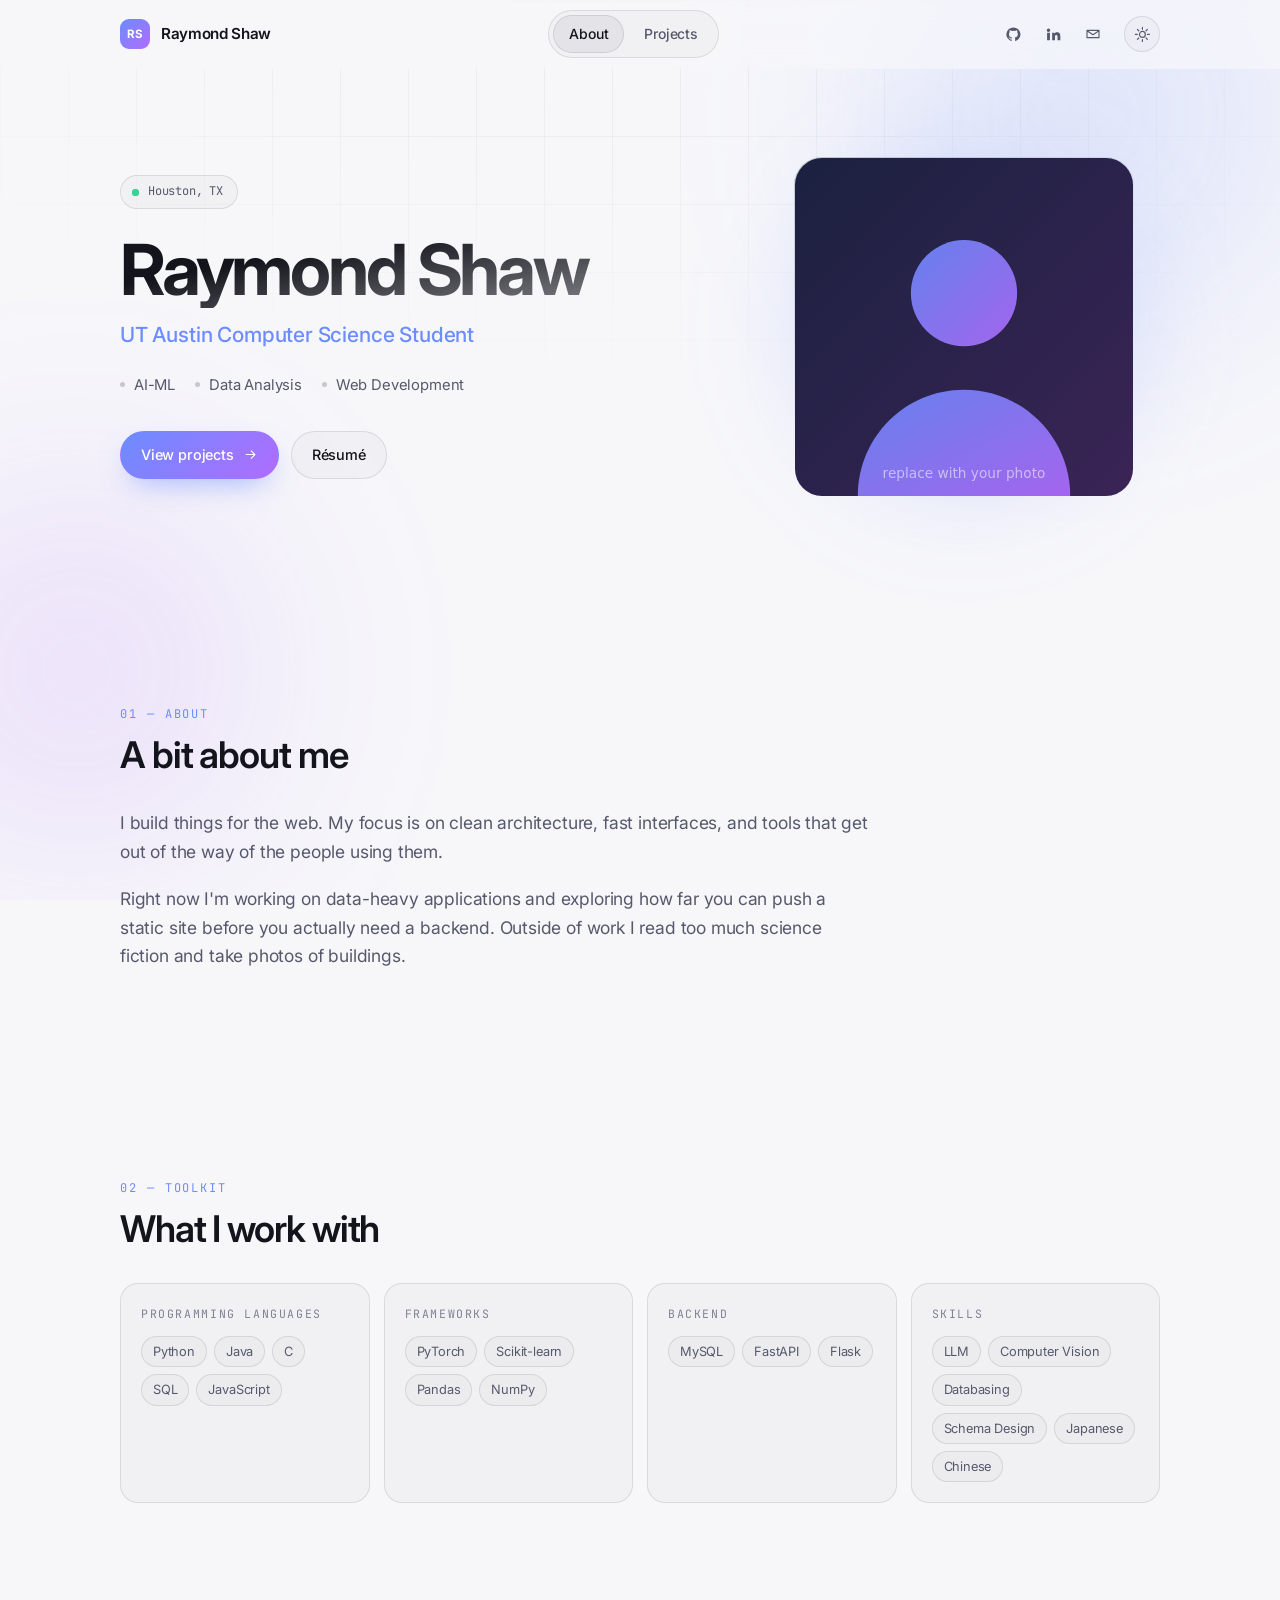
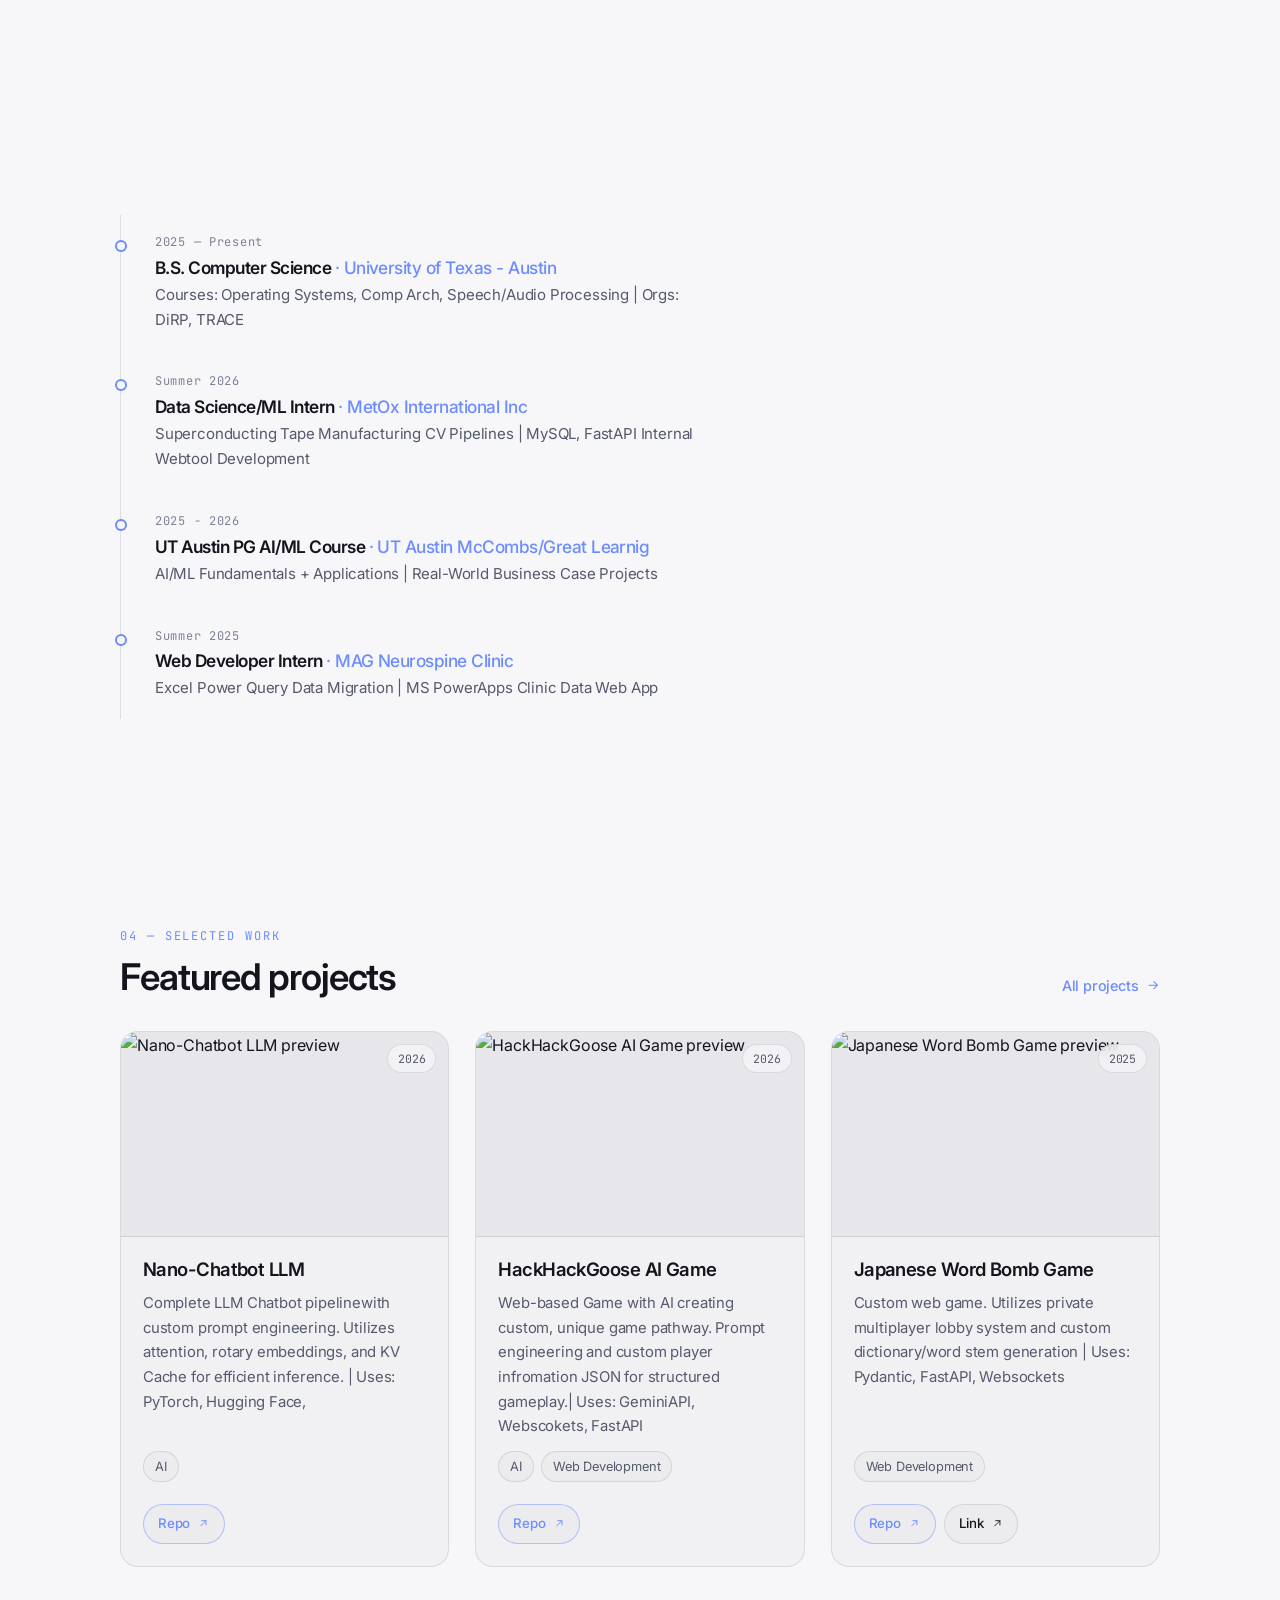
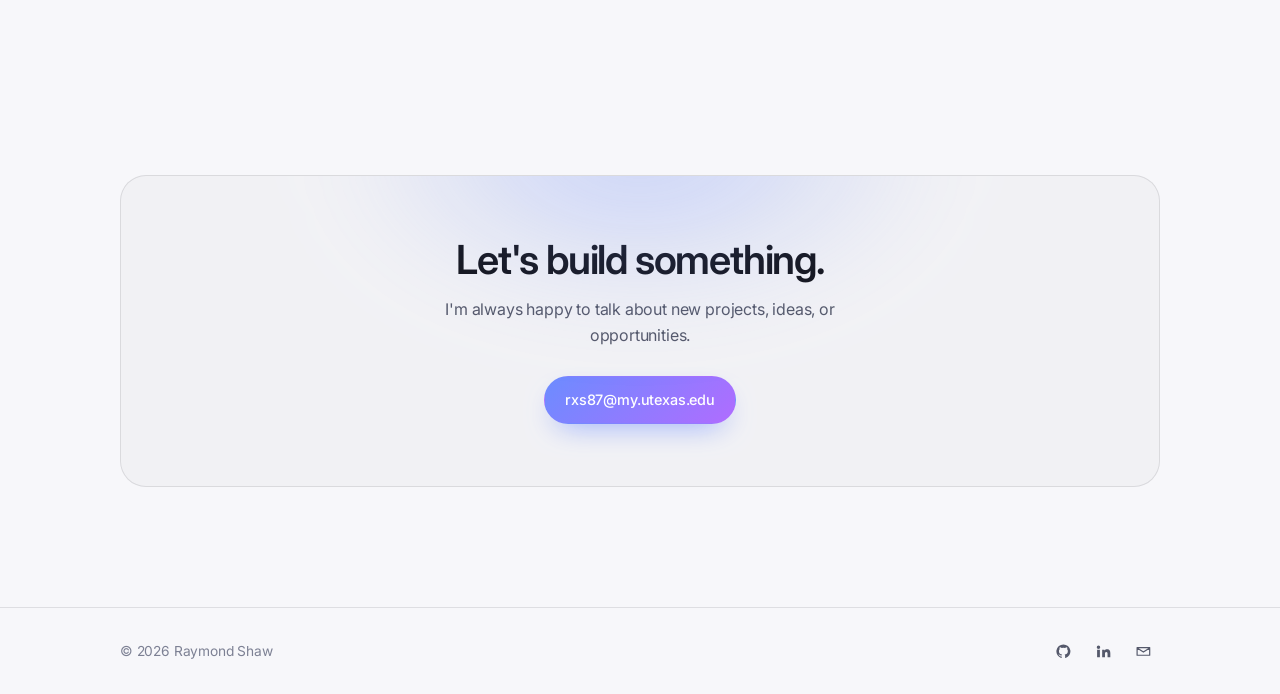
==== index.html @ 2972eae3 "Initial portfolio site" ====
<!DOCTYPE html>
<html lang="en" data-theme="dark">
  <head>
    <meta charset="UTF-8" />
    <meta name="viewport" content="width=device-width, initial-scale=1.0" />
    <title>About</title>
    <meta name="description" content="Personal portfolio — about me and my work." />
    <link rel="icon" href="assets/img/favicon.svg" />

    <!-- Inline and before the stylesheet so the saved theme is set before first paint. -->
    <script>
      (function () {
        try {
          var saved = localStorage.getItem("portfolio-theme");
          var prefersLight =
            window.matchMedia &&
            window.matchMedia("(prefers-color-scheme: light)").matches;
          document.documentElement.setAttribute(
            "data-theme",
            saved || (prefersLight ? "light" : "dark")
          );
        } catch (err) {}
      })();
    </script>

    <link
      rel="preconnect"
      href="https://fonts.gstatic.com"
      crossorigin
    />
    <link
      rel="stylesheet"
      href="https://fonts.googleapis.com/css2?family=Inter:wght@400;500;600;700&family=JetBrains+Mono:wght@400;500&display=swap"
    />
    <link rel="stylesheet" href="assets/css/styles.css" />
  </head>
  <body>
    <a class="skip-link" href="#main">Skip to content</a>

    <div class="backdrop" aria-hidden="true">
      <div class="glow glow--one"></div>
      <div class="glow glow--two"></div>
      <div class="grid-lines"></div>
    </div>

    <header class="site-header">
      <div class="container site-header__inner">
        <a class="brand" href="index.html">
          <span class="brand__mark" data-brand-initials>—</span>
          <span class="brand__name" data-site-name>Portfolio</span>
        </a>

        <nav class="nav" aria-label="Main">
          <a class="nav__link is-current" href="index.html">About</a>
          <a class="nav__link" href="projects.html">Projects</a>
        </nav>

        <div class="header-actions">
          <ul class="social social--header" data-socials></ul>
          <button
            class="theme-toggle"
            type="button"
            data-theme-toggle
            aria-label="Toggle color theme"
          >
            <svg class="icon icon--sun" viewBox="0 0 24 24" aria-hidden="true">
              <circle cx="12" cy="12" r="4.2" />
              <path d="M12 2v2.6M12 19.4V22M2 12h2.6M19.4 12H22M4.9 4.9l1.9 1.9M17.2 17.2l1.9 1.9M19.1 4.9l-1.9 1.9M6.8 17.2l-1.9 1.9" />
            </svg>
            <svg class="icon icon--moon" viewBox="0 0 24 24" aria-hidden="true">
              <path d="M20 14.2A8.2 8.2 0 1 1 9.8 4a6.6 6.6 0 0 0 10.2 10.2Z" />
            </svg>
          </button>
        </div>
      </div>
    </header>

    <main id="main">
      <!-- ===================== HERO ===================== -->
      <section class="section hero">
        <div class="container hero__inner">
          <div class="hero__text reveal">
            <p class="eyebrow" data-site-availability>
              <span class="pulse" aria-hidden="true"></span>
              <span data-site-location>—</span>
            </p>
            <h1 class="hero__title">
              <span data-site-name>Your Name</span>
            </h1>
            <p class="hero__role" data-site-role>Role</p>
            <ul class="taglines" data-site-taglines></ul>

            <div class="hero__actions">
              <a class="btn btn--primary" href="projects.html">
                View projects
                <svg class="icon" viewBox="0 0 24 24" aria-hidden="true">
                  <path d="M5 12h13M13 6l6 6-6 6" />
                </svg>
              </a>
              <a class="btn btn--ghost" href="#" data-site-resume hidden>Résumé</a>
            </div>
          </div>

          <div class="hero__media reveal" data-delay="1">
            <div class="portrait">
              <img data-site-avatar src="assets/img/avatar.svg" alt="" width="420" height="420" />
            </div>
          </div>
        </div>
      </section>

      <!-- ===================== ABOUT ===================== -->
      <section class="section" id="about">
        <div class="container">
          <div class="section__head reveal">
            <p class="section__label">01 — About</p>
            <h2 class="section__title">A bit about me</h2>
          </div>
          <div class="prose reveal" data-delay="1" data-site-about></div>
        </div>
      </section>

      <!-- ===================== SKILLS ===================== -->
      <section class="section" id="skills">
        <div class="container">
          <div class="section__head reveal">
            <p class="section__label">02 — Toolkit</p>
            <h2 class="section__title">What I work with</h2>
          </div>
          <div class="skills" data-site-skills></div>
        </div>
      </section>

      <!-- ===================== EXPERIENCE ===================== -->
      <section class="section" id="experience" data-experience-section hidden>
        <div class="container">
          <div class="section__head reveal">
            <p class="section__label">03 — Path</p>
            <h2 class="section__title">Where I've been</h2>
          </div>
          <ol class="timeline" data-site-experience></ol>
        </div>
      </section>

      <!-- ===================== FEATURED PROJECTS ===================== -->
      <section class="section" id="featured" data-featured-section hidden>
        <div class="container">
          <div class="section__head section__head--row reveal">
            <div>
              <p class="section__label">04 — Selected work</p>
              <h2 class="section__title">Featured projects</h2>
            </div>
            <a class="link-arrow" href="projects.html">
              All projects
              <svg class="icon" viewBox="0 0 24 24" aria-hidden="true">
                <path d="M5 12h13M13 6l6 6-6 6" />
              </svg>
            </a>
          </div>
          <div class="card-grid card-grid--three" data-featured-grid></div>
        </div>
      </section>

      <!-- ===================== CONTACT ===================== -->
      <section class="section section--contact">
        <div class="container">
          <div class="contact-card reveal">
            <h2 class="contact-card__title">Let's build something.</h2>
            <p class="contact-card__text">
              I'm always happy to talk about new projects, ideas, or opportunities.
            </p>
            <a class="btn btn--primary" href="#" data-site-email-link>
              <span data-site-email>you@example.com</span>
            </a>
          </div>
        </div>
      </section>
    </main>

    <footer class="site-footer">
      <div class="container site-footer__inner">
        <p class="site-footer__copy">
          © <span data-year></span> <span data-site-name>Your Name</span>
        </p>
        <ul class="social" data-socials></ul>
      </div>
    </footer>

    <script src="data/content.js"></script>
    <script src="assets/js/main.js"></script>
  </body>
</html>
---- assets/css/styles.css ----
/* ==========================================================================
   Portfolio stylesheet
   Theme colors live in the :root block below — change --accent to restyle
   the whole site.
   ========================================================================== */

:root {
  --accent: #6c8cff;
  --accent-2: #b06cff;

  --bg: #0a0b10;
  --bg-elev: rgba(255, 255, 255, 0.028);
  --bg-elev-hover: rgba(255, 255, 255, 0.055);
  --border: rgba(255, 255, 255, 0.09);
  --border-strong: rgba(255, 255, 255, 0.18);
  --text: #eef0f6;
  --text-muted: #a3a8b8;
  --text-dim: #71768a;
  --shadow: 0 24px 60px -28px rgba(0, 0, 0, 0.85);
  --glow-opacity: 0.5;
  --grid-opacity: 0.35;
  --img-bg: rgba(255, 255, 255, 0.03);

  --font: "Inter", ui-sans-serif, system-ui, -apple-system, "Segoe UI", sans-serif;
  --font-mono: "JetBrains Mono", ui-monospace, "SF Mono", Menlo, monospace;

  --maxw: 1120px;
  --radius: 18px;
  --radius-sm: 11px;
  --ease: cubic-bezier(0.22, 1, 0.36, 1);
}

[data-theme="light"] {
  --bg: #f7f7fa;
  --bg-elev: rgba(14, 16, 27, 0.025);
  --bg-elev-hover: rgba(14, 16, 27, 0.05);
  --border: rgba(14, 16, 27, 0.1);
  --border-strong: rgba(14, 16, 27, 0.2);
  --text: #14151c;
  --text-muted: #55596b;
  --text-dim: #7d8194;
  --shadow: 0 24px 55px -30px rgba(20, 22, 40, 0.35);
  --glow-opacity: 0.28;
  --grid-opacity: 0.5;
  --img-bg: rgba(14, 16, 27, 0.04);
}

/* --------------------------------------------------------------- base --- */

*,
*::before,
*::after {
  box-sizing: border-box;
}

html {
  scroll-behavior: smooth;
  -webkit-text-size-adjust: 100%;
}

body {
  margin: 0;
  background: var(--bg);
  color: var(--text);
  font-family: var(--font);
  font-size: 16px;
  line-height: 1.65;
  letter-spacing: -0.011em;
  -webkit-font-smoothing: antialiased;
  overflow-x: hidden;
  transition: background 0.35s var(--ease), color 0.35s var(--ease);
}

h1,
h2,
h3 {
  margin: 0;
  line-height: 1.1;
  letter-spacing: -0.03em;
  font-weight: 600;
}

p {
  margin: 0;
}

a {
  color: inherit;
  text-decoration: none;
}

img {
  display: block;
  max-width: 100%;
  height: auto;
}

ul,
ol {
  margin: 0;
  padding: 0;
  list-style: none;
}

button {
  font: inherit;
  color: inherit;
  cursor: pointer;
  border: 0;
  background: none;
}

:focus-visible {
  outline: 2px solid var(--accent);
  outline-offset: 3px;
  border-radius: 6px;
}

/* Needed because .btn, .card, and sections set an explicit display, which
   would otherwise win over the browser's [hidden] rule. */
[hidden] {
  display: none !important;
}

.icon {
  width: 1em;
  height: 1em;
  fill: none;
  stroke: currentColor;
  stroke-width: 1.7;
  stroke-linecap: round;
  stroke-linejoin: round;
  flex: none;
}

.container {
  width: 100%;
  max-width: var(--maxw);
  margin-inline: auto;
  padding-inline: clamp(20px, 5vw, 40px);
}

.skip-link {
  position: absolute;
  left: 50%;
  top: 8px;
  transform: translate(-50%, -200%);
  z-index: 100;
  padding: 10px 18px;
  border-radius: 99px;
  background: var(--text);
  color: var(--bg);
  font-size: 0.85rem;
  font-weight: 600;
}

.skip-link:focus-visible {
  transform: translate(-50%, 0);
}

/* ----------------------------------------------------------- backdrop --- */

.backdrop {
  position: fixed;
  inset: 0;
  z-index: -1;
  overflow: hidden;
  pointer-events: none;
}

.glow {
  position: absolute;
  border-radius: 50%;
  filter: blur(110px);
  opacity: var(--glow-opacity);
  transition: opacity 0.4s var(--ease);
}

.glow--one {
  width: 46vw;
  height: 46vw;
  min-width: 380px;
  min-height: 380px;
  top: -14vw;
  right: -8vw;
  background: radial-gradient(circle, var(--accent) 0%, transparent 68%);
}

.glow--two {
  width: 40vw;
  height: 40vw;
  min-width: 320px;
  min-height: 320px;
  top: 46vh;
  left: -14vw;
  background: radial-gradient(circle, var(--accent-2) 0%, transparent 68%);
}

.grid-lines {
  position: absolute;
  inset: 0;
  opacity: var(--grid-opacity);
  background-image: linear-gradient(to right, var(--border) 1px, transparent 1px),
    linear-gradient(to bottom, var(--border) 1px, transparent 1px);
  background-size: 68px 68px;
  mask-image: radial-gradient(ellipse 90% 60% at 50% 0%, #000 10%, transparent 75%);
  -webkit-mask-image: radial-gradient(ellipse 90% 60% at 50% 0%, #000 10%, transparent 75%);
}

/* ------------------------------------------------------------- header --- */

.site-header {
  position: sticky;
  top: 0;
  z-index: 50;
  border-bottom: 1px solid transparent;
  background: color-mix(in srgb, var(--bg) 72%, transparent);
  backdrop-filter: blur(14px) saturate(140%);
  -webkit-backdrop-filter: blur(14px) saturate(140%);
  transition: border-color 0.3s var(--ease), background 0.3s var(--ease);
}

.site-header.is-stuck {
  border-bottom-color: var(--border);
}

.site-header__inner {
  display: flex;
  align-items: center;
  gap: 20px;
  min-height: 68px;
}

.brand {
  display: inline-flex;
  align-items: center;
  gap: 11px;
  font-weight: 600;
  letter-spacing: -0.02em;
  margin-right: auto;
}

.brand__mark {
  display: grid;
  place-items: center;
  width: 30px;
  height: 30px;
  border-radius: 9px;
  background: linear-gradient(135deg, var(--accent), var(--accent-2));
  color: #fff;
  font-size: 0.72rem;
  font-weight: 700;
  letter-spacing: 0;
}

.brand__name {
  font-size: 0.95rem;
}

.nav {
  display: flex;
  gap: 4px;
  padding: 4px;
  border: 1px solid var(--border);
  border-radius: 99px;
  background: var(--bg-elev);
}

.nav__link {
  padding: 7px 16px;
  border-radius: 99px;
  font-size: 0.875rem;
  font-weight: 500;
  color: var(--text-muted);
  transition: color 0.2s var(--ease), background 0.2s var(--ease);
}

.nav__link:hover {
  color: var(--text);
  background: var(--bg-elev-hover);
}

.nav__link.is-current {
  color: var(--text);
  background: var(--bg-elev-hover);
  box-shadow: inset 0 0 0 1px var(--border);
}

.header-actions {
  display: flex;
  align-items: center;
  gap: 14px;
  margin-left: auto;
}

.theme-toggle {
  display: grid;
  place-items: center;
  width: 36px;
  height: 36px;
  border-radius: 50%;
  border: 1px solid var(--border);
  background: var(--bg-elev);
  color: var(--text-muted);
  font-size: 1.05rem;
  transition: color 0.2s var(--ease), background 0.2s var(--ease),
    border-color 0.2s var(--ease);
}

.theme-toggle:hover {
  color: var(--text);
  background: var(--bg-elev-hover);
  border-color: var(--border-strong);
}

.theme-toggle .icon {
  grid-area: 1 / 1;
  transition: opacity 0.25s var(--ease), transform 0.35s var(--ease);
}

[data-theme="dark"] .icon--sun,
[data-theme="light"] .icon--moon {
  opacity: 0;
  transform: rotate(-70deg) scale(0.5);
}

/* ------------------------------------------------------------ socials --- */

.social {
  display: flex;
  align-items: center;
  gap: 6px;
}

.social a,
.social button {
  display: grid;
  place-items: center;
  width: 34px;
  height: 34px;
  border-radius: 50%;
  color: var(--text-muted);
  font-size: 1.05rem;
  transition: color 0.2s var(--ease), background 0.2s var(--ease),
    transform 0.2s var(--ease);
}

.social button {
  border: 0;
  padding: 0;
  background: none;
  cursor: pointer;
  font: inherit;
}

.social a:hover,
.social button:hover {
  color: var(--text);
  background: var(--bg-elev-hover);
  transform: translateY(-2px);
}

.social--header {
  display: none;
}

/* -------------------------------------------------------- copy toast --- */

.copy-toast {
  position: fixed;
  left: 50%;
  bottom: 28px;
  z-index: 100;
  transform: translate(-50%, 12px);
  padding: 10px 18px;
  border: 1px solid var(--border);
  border-radius: 99px;
  background: var(--bg);
  color: var(--text);
  font-family: var(--font);
  font-size: 0.875rem;
  font-weight: 500;
  box-shadow: var(--shadow);
  opacity: 0;
  pointer-events: none;
  transition: opacity 0.2s var(--ease), transform 0.2s var(--ease);
}

.copy-toast.is-visible {
  opacity: 1;
  transform: translate(-50%, 0);
}

/* ----------------------------------------------------------- sections --- */

.section {
  padding-block: clamp(56px, 9vw, 104px);
}

.section--tight {
  padding-top: 0;
}

.section__head {
  margin-bottom: 34px;
}

.section__head--row {
  display: flex;
  align-items: flex-end;
  justify-content: space-between;
  gap: 24px;
  flex-wrap: wrap;
}

.section__label {
  margin-bottom: 10px;
  font-family: var(--font-mono);
  font-size: 0.75rem;
  letter-spacing: 0.16em;
  text-transform: uppercase;
  color: var(--accent);
}

.section__title {
  font-size: clamp(1.6rem, 3.4vw, 2.3rem);
}

/* --------------------------------------------------------------- hero --- */

.hero {
  padding-top: clamp(48px, 8vw, 88px);
}

.hero__inner {
  display: grid;
  grid-template-columns: minmax(0, 1.25fr) minmax(0, 0.85fr);
  align-items: center;
  gap: clamp(32px, 6vw, 72px);
}

.eyebrow {
  display: inline-flex;
  align-items: center;
  gap: 9px;
  margin-bottom: 22px;
  padding: 6px 14px 6px 11px;
  border: 1px solid var(--border);
  border-radius: 99px;
  background: var(--bg-elev);
  font-family: var(--font-mono);
  font-size: 0.75rem;
  color: var(--text-muted);
}

.pulse {
  position: relative;
  width: 7px;
  height: 7px;
  border-radius: 50%;
  background: #37d399;
}

.pulse::after {
  content: "";
  position: absolute;
  inset: 0;
  border-radius: 50%;
  background: inherit;
  animation: pulse 2.4s ease-out infinite;
}

@keyframes pulse {
  0% {
    transform: scale(1);
    opacity: 0.7;
  }
  100% {
    transform: scale(3.4);
    opacity: 0;
  }
}

.hero__title {
  font-size: clamp(2.6rem, 7.5vw, 4.4rem);
  font-weight: 700;
  letter-spacing: -0.045em;
  background: linear-gradient(
    170deg,
    var(--text) 30%,
    color-mix(in srgb, var(--text) 45%, transparent) 100%
  );
  -webkit-background-clip: text;
  background-clip: text;
  color: transparent;
}

.hero__role {
  margin-top: 10px;
  font-size: clamp(1.05rem, 2.3vw, 1.3rem);
  font-weight: 500;
  color: var(--accent);
}

.taglines {
  display: flex;
  flex-wrap: wrap;
  gap: 8px 20px;
  margin-top: 20px;
  color: var(--text-muted);
  font-size: 0.925rem;
}

.taglines li {
  display: flex;
  align-items: center;
  gap: 9px;
}

.taglines li::before {
  content: "";
  width: 5px;
  height: 5px;
  border-radius: 50%;
  background: var(--border-strong);
}

.hero__actions {
  display: flex;
  flex-wrap: wrap;
  gap: 12px;
  margin-top: 34px;
}

.hero__media {
  justify-self: center;
}

.portrait {
  position: relative;
  width: min(340px, 62vw);
  aspect-ratio: 1;
  border-radius: 28px;
  padding: 1px;
  background: linear-gradient(150deg, var(--border-strong), transparent 55%);
}

.portrait::after {
  content: "";
  position: absolute;
  inset: -18%;
  z-index: -1;
  border-radius: 50%;
  background: radial-gradient(
    circle,
    color-mix(in srgb, var(--accent) 42%, transparent),
    transparent 65%
  );
  filter: blur(46px);
}

.portrait img {
  width: 100%;
  height: 100%;
  border-radius: 27px;
  object-fit: cover;
  background: var(--img-bg);
}

/* ------------------------------------------------------------ buttons --- */

.btn {
  display: inline-flex;
  align-items: center;
  gap: 9px;
  padding: 11px 20px;
  border-radius: 99px;
  border: 1px solid transparent;
  font-size: 0.9rem;
  font-weight: 500;
  transition: transform 0.2s var(--ease), background 0.2s var(--ease),
    border-color 0.2s var(--ease), box-shadow 0.25s var(--ease), color 0.2s var(--ease);
}

.btn:hover {
  transform: translateY(-2px);
}

.btn--primary {
  background: linear-gradient(135deg, var(--accent), var(--accent-2));
  color: #fff;
  box-shadow: 0 12px 30px -12px color-mix(in srgb, var(--accent) 75%, transparent);
}

.btn--primary:hover {
  box-shadow: 0 18px 38px -12px color-mix(in srgb, var(--accent) 85%, transparent);
}

.btn--ghost {
  border-color: var(--border);
  background: var(--bg-elev);
  color: var(--text);
}

.btn--ghost:hover {
  background: var(--bg-elev-hover);
  border-color: var(--border-strong);
}

.btn .icon {
  font-size: 1.05em;
  transition: transform 0.2s var(--ease);
}

.btn:hover .icon {
  transform: translateX(3px);
}

.link-arrow {
  display: inline-flex;
  align-items: center;
  gap: 7px;
  font-size: 0.9rem;
  font-weight: 500;
  color: var(--accent);
}

.link-arrow .icon {
  transition: transform 0.2s var(--ease);
}

.link-arrow:hover .icon {
  transform: translateX(4px);
}

/* -------------------------------------------------------------- prose --- */

.prose {
  max-width: 68ch;
  display: grid;
  gap: 18px;
  font-size: clamp(1rem, 1.6vw, 1.09rem);
  color: var(--text-muted);
}

/* ------------------------------------------------------------- skills --- */

.skills {
  display: grid;
  grid-template-columns: repeat(auto-fit, minmax(230px, 1fr));
  gap: 14px;
}

.skill-group {
  padding: 20px;
  border: 1px solid var(--border);
  border-radius: var(--radius);
  background: var(--bg-elev);
  transition: border-color 0.25s var(--ease), background 0.25s var(--ease),
    transform 0.25s var(--ease);
}

.skill-group:hover {
  border-color: var(--border-strong);
  background: var(--bg-elev-hover);
  transform: translateY(-3px);
}

.skill-group__name {
  margin-bottom: 13px;
  font-family: var(--font-mono);
  font-size: 0.72rem;
  letter-spacing: 0.14em;
  text-transform: uppercase;
  color: var(--text-dim);
}

.tags {
  display: flex;
  flex-wrap: wrap;
  gap: 7px;
}

.tag {
  padding: 4px 11px;
  border: 1px solid var(--border);
  border-radius: 99px;
  background: var(--bg-elev);
  font-size: 0.8rem;
  color: var(--text-muted);
}

/* ----------------------------------------------------------- timeline --- */

.timeline {
  display: grid;
  gap: 4px;
  border-left: 1px solid var(--border);
  padding-left: clamp(20px, 4vw, 34px);
}

.timeline li {
  position: relative;
  padding-block: 18px;
}

.timeline li::before {
  content: "";
  position: absolute;
  left: calc(-1 * clamp(20px, 4vw, 34px) - 4.5px);
  top: 27px;
  width: 8px;
  height: 8px;
  border-radius: 50%;
  background: var(--bg);
  box-shadow: 0 0 0 2px var(--accent);
}

.timeline__period {
  font-family: var(--font-mono);
  font-size: 0.75rem;
  letter-spacing: 0.06em;
  color: var(--text-dim);
}

.timeline__title {
  margin-top: 5px;
  font-size: 1.08rem;
}

.timeline__org {
  color: var(--accent);
  font-weight: 500;
}

.timeline__detail {
  margin-top: 6px;
  max-width: 62ch;
  color: var(--text-muted);
  font-size: 0.94rem;
}

/* ---------------------------------------------------------- page head --- */

.page-head {
  padding-bottom: clamp(28px, 5vw, 44px);
}

.page-head__title {
  font-size: clamp(2.4rem, 6.5vw, 3.6rem);
  font-weight: 700;
  letter-spacing: -0.045em;
}

.page-head__lead {
  margin-top: 16px;
  max-width: 56ch;
  font-size: clamp(1rem, 1.6vw, 1.09rem);
  color: var(--text-muted);
}

/* ------------------------------------------------------------ filters --- */

.filters {
  display: flex;
  flex-wrap: wrap;
  gap: 8px;
  margin-top: 30px;
}

.filter {
  padding: 7px 15px;
  border: 1px solid var(--border);
  border-radius: 99px;
  background: var(--bg-elev);
  font-size: 0.84rem;
  font-weight: 500;
  color: var(--text-muted);
  transition: color 0.2s var(--ease), background 0.2s var(--ease),
    border-color 0.2s var(--ease);
}

.filter:hover {
  color: var(--text);
  border-color: var(--border-strong);
}

.filter.is-active {
  color: #fff;
  background: linear-gradient(135deg, var(--accent), var(--accent-2));
  border-color: transparent;
}

/* -------------------------------------------------------------- cards --- */

.card-grid {
  display: grid;
  grid-template-columns: repeat(auto-fill, minmax(min(330px, 100%), 1fr));
  gap: clamp(18px, 2.4vw, 26px);
}

/* The three featured cards should sit on one row rather than wrap 2 + 1. */
@media (min-width: 1000px) {
  .card-grid--three {
    grid-template-columns: repeat(3, 1fr);
  }
}

.card {
  position: relative;
  display: flex;
  flex-direction: column;
  overflow: hidden;
  border: 1px solid var(--border);
  border-radius: var(--radius);
  background: var(--bg-elev);
  transition: transform 0.35s var(--ease), border-color 0.35s var(--ease),
    box-shadow 0.35s var(--ease), background 0.35s var(--ease);
}

.card:hover {
  transform: translateY(-5px);
  border-color: var(--border-strong);
  background: var(--bg-elev-hover);
  box-shadow: var(--shadow);
}

.card__media {
  position: relative;
  aspect-ratio: 16 / 10;
  overflow: hidden;
  background: var(--img-bg);
  border-bottom: 1px solid var(--border);
}

.card__media img {
  width: 100%;
  height: 100%;
  object-fit: cover;
  transition: transform 0.6s var(--ease), filter 0.4s var(--ease);
}

.card:hover .card__media img {
  transform: scale(1.045);
}

.card__year {
  position: absolute;
  top: 12px;
  right: 12px;
  padding: 4px 10px;
  border-radius: 99px;
  border: 1px solid var(--border);
  background: color-mix(in srgb, var(--bg) 72%, transparent);
  backdrop-filter: blur(8px);
  -webkit-backdrop-filter: blur(8px);
  font-family: var(--font-mono);
  font-size: 0.72rem;
  color: var(--text-muted);
}

.card__body {
  display: flex;
  flex-direction: column;
  flex: 1;
  gap: 12px;
  padding: 22px;
}

.card__title {
  font-size: 1.16rem;
}

.card__summary {
  color: var(--text-muted);
  font-size: 0.93rem;
}

.card__tags {
  margin-top: auto;
}

.card__links {
  display: flex;
  flex-wrap: wrap;
  gap: 8px;
  padding: 0 22px 22px;
}

.card__link {
  display: inline-flex;
  align-items: center;
  gap: 7px;
  padding: 8px 14px;
  border: 1px solid var(--border);
  border-radius: 99px;
  background: var(--bg-elev);
  font-size: 0.83rem;
  font-weight: 500;
  transition: color 0.2s var(--ease), background 0.2s var(--ease),
    border-color 0.2s var(--ease);
}

.card__link:first-child {
  border-color: color-mix(in srgb, var(--accent) 45%, transparent);
  color: var(--accent);
}

.card__link:hover {
  background: var(--bg-elev-hover);
  border-color: var(--border-strong);
  color: var(--text);
}

.card__link .icon {
  font-size: 0.95em;
  transition: transform 0.2s var(--ease);
}

.card__link:hover .icon {
  transform: translate(2px, -2px);
}

.empty-state {
  padding: 60px 0;
  text-align: center;
  color: var(--text-dim);
}

/* ------------------------------------------------------------ contact --- */

.section--contact {
  padding-bottom: clamp(64px, 10vw, 120px);
}

.contact-card {
  position: relative;
  overflow: hidden;
  padding: clamp(34px, 6vw, 62px);
  border: 1px solid var(--border);
  border-radius: 26px;
  background: var(--bg-elev);
  text-align: center;
}

.contact-card::before {
  content: "";
  position: absolute;
  inset: -60% 20% auto;
  height: 320px;
  background: radial-gradient(
    ellipse at center,
    color-mix(in srgb, var(--accent) 35%, transparent),
    transparent 70%
  );
  filter: blur(52px);
  pointer-events: none;
}

.contact-card__title {
  font-size: clamp(1.7rem, 4vw, 2.5rem);
}

.contact-card__text {
  margin: 14px auto 28px;
  max-width: 44ch;
  color: var(--text-muted);
}

/* ------------------------------------------------------------- footer --- */

.site-footer {
  border-top: 1px solid var(--border);
  padding-block: 26px;
}

.site-footer__inner {
  display: flex;
  align-items: center;
  justify-content: space-between;
  gap: 16px;
  flex-wrap: wrap;
}

.site-footer__copy {
  font-size: 0.86rem;
  color: var(--text-dim);
}

/* ------------------------------------------------------- reveal anims --- */

.reveal {
  opacity: 0;
  transform: translateY(18px);
  transition: opacity 0.7s var(--ease), transform 0.7s var(--ease);
}

.reveal[data-delay="1"] {
  transition-delay: 0.09s;
}

.reveal[data-delay="2"] {
  transition-delay: 0.18s;
}

.reveal[data-delay="3"] {
  transition-delay: 0.27s;
}

.reveal.is-visible {
  opacity: 1;
  transform: none;
}

/* -------------------------------------------------------- responsive --- */

@media (min-width: 720px) {
  .social--header {
    display: flex;
  }
}

@media (max-width: 860px) {
  .hero__inner {
    grid-template-columns: 1fr;
    text-align: left;
  }

  .hero__media {
    order: -1;
    justify-self: start;
  }

  .portrait {
    width: min(190px, 44vw);
    border-radius: 22px;
  }

  .portrait img {
    border-radius: 21px;
  }
}

@media (max-width: 560px) {
  .site-header__inner {
    min-height: 60px;
    gap: 10px;
  }

  .brand__name {
    display: none;
  }

  .nav__link {
    padding: 7px 13px;
  }

  .card__body,
  .card__links {
    padding-inline: 18px;
  }
}

@media (prefers-reduced-motion: reduce) {
  html {
    scroll-behavior: auto;
  }

  *,
  *::before,
  *::after {
    animation-duration: 0.001ms !important;
    animation-iteration-count: 1 !important;
    transition-duration: 0.001ms !important;
  }

  .reveal {
    opacity: 1;
    transform: none;
  }
}
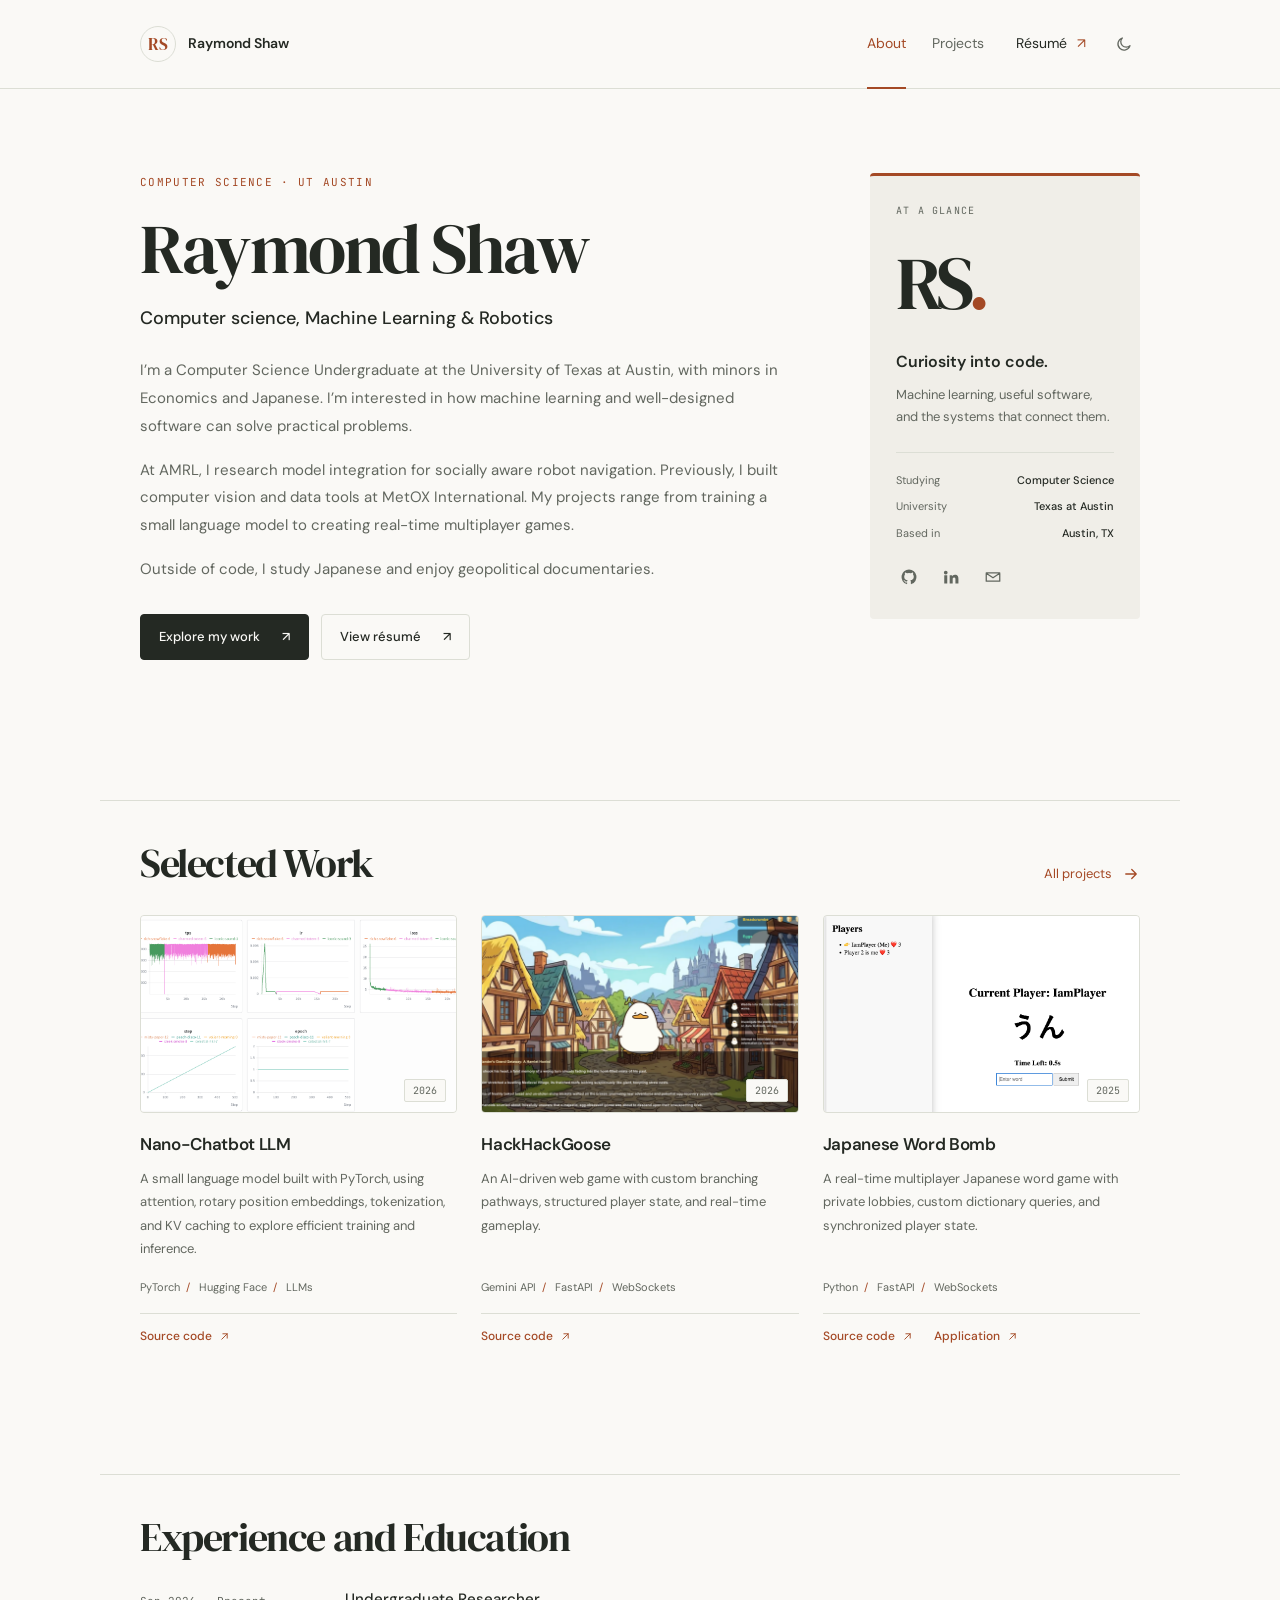
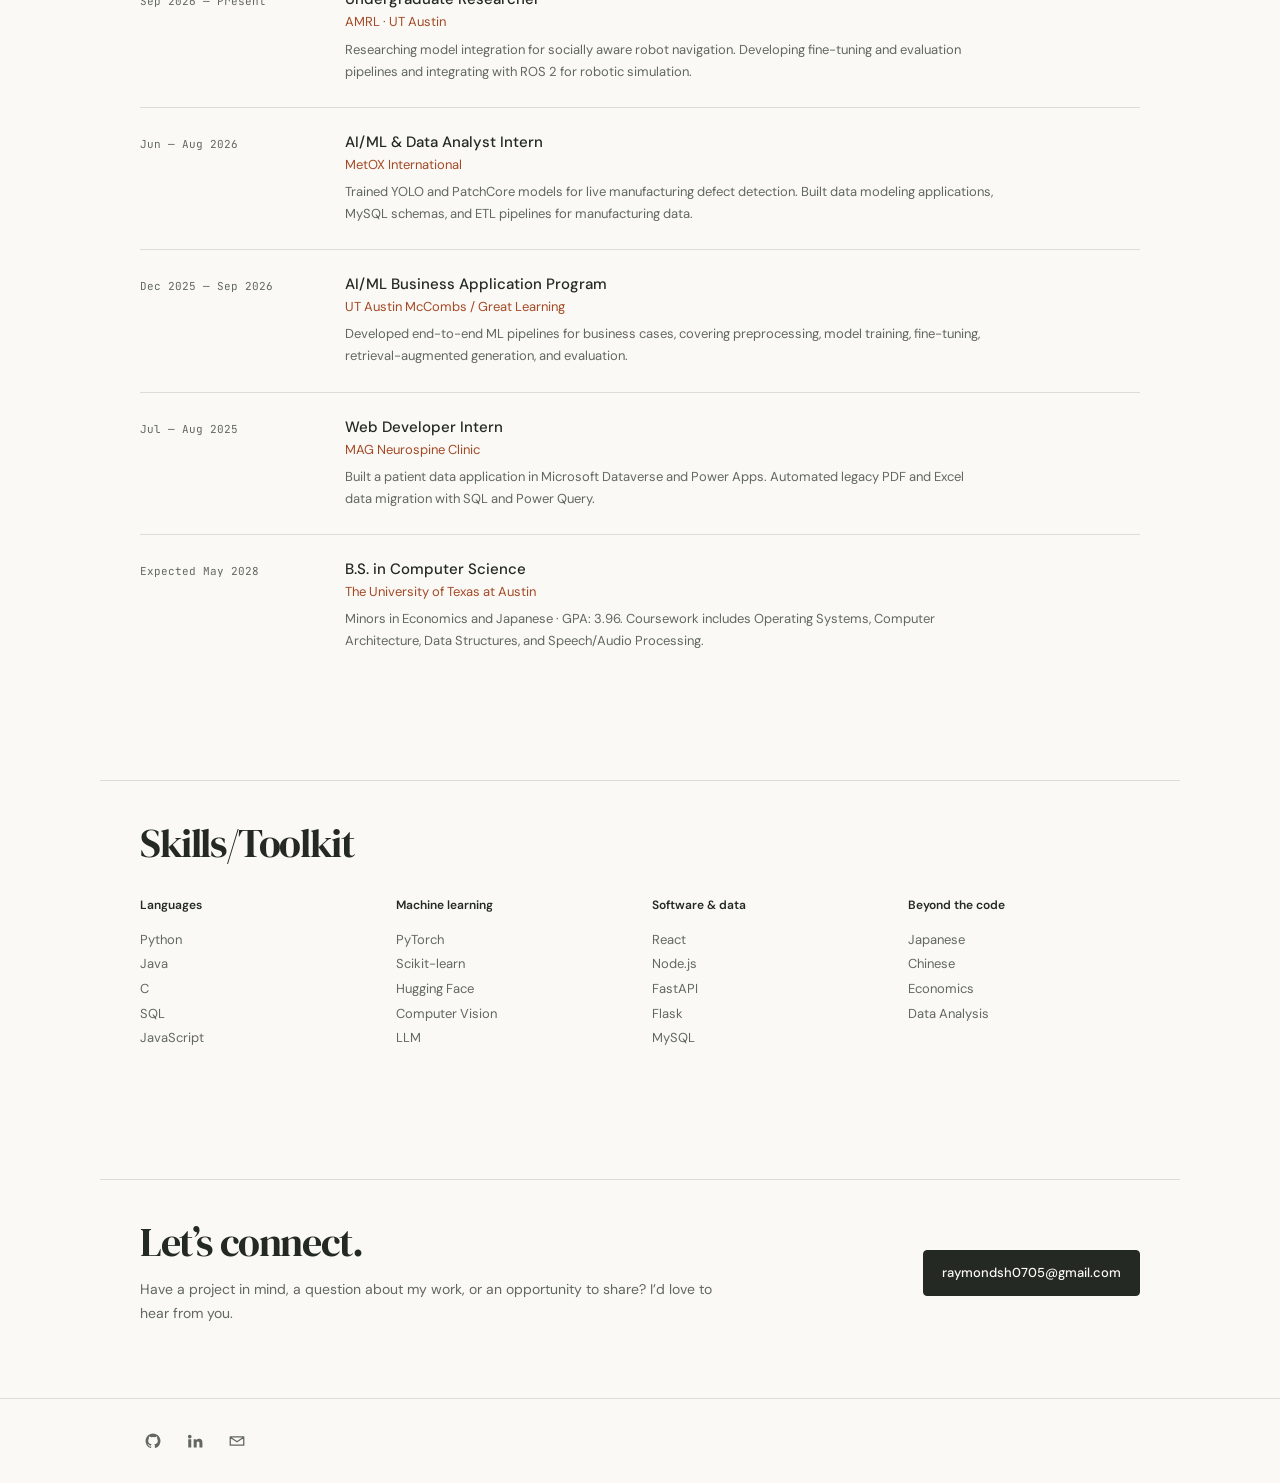
==== commit 6d2f5d68: "updated UI" ====
--- a/index.html
+++ b/index.html
@@ -1,192 +1,155 @@
 <!DOCTYPE html>
-<html lang="en" data-theme="dark">
-  <head>
-    <meta charset="UTF-8" />
-    <meta name="viewport" content="width=device-width, initial-scale=1.0" />
-    <title>About</title>
-    <meta name="description" content="Personal portfolio — about me and my work." />
-    <link rel="icon" href="assets/img/favicon.svg" />
+<html lang="en" data-theme="light">
 
-    <!-- Inline and before the stylesheet so the saved theme is set before first paint. -->
-    <script>
-      (function () {
-        try {
-          var saved = localStorage.getItem("portfolio-theme");
-          var prefersLight =
-            window.matchMedia &&
-            window.matchMedia("(prefers-color-scheme: light)").matches;
-          document.documentElement.setAttribute(
-            "data-theme",
-            saved || (prefersLight ? "light" : "dark")
-          );
-        } catch (err) {}
-      })();
-    </script>
+<head>
+  <meta charset="UTF-8" />
+  <meta name="viewport" content="width=device-width, initial-scale=1.0" />
+  <title>About</title>
+  <meta name="description"
+    content="Raymond Shaw — UT Austin computer science student building machine learning systems and useful software." />
+  <link rel="icon" href="assets/img/favicon.svg" />
 
-    <link
-      rel="preconnect"
-      href="https://fonts.gstatic.com"
-      crossorigin
-    />
-    <link
-      rel="stylesheet"
-      href="https://fonts.googleapis.com/css2?family=Inter:wght@400;500;600;700&family=JetBrains+Mono:wght@400;500&display=swap"
-    />
-    <link rel="stylesheet" href="assets/css/styles.css" />
-  </head>
-  <body>
-    <a class="skip-link" href="#main">Skip to content</a>
+  <!-- Inline and before the stylesheet so the saved theme is set before first paint. -->
+  <script>
+    (function () {
+      try {
+        var saved = localStorage.getItem("portfolio-theme");
+        document.documentElement.setAttribute(
+          "data-theme",
+          saved === "dark" ? "dark" : "light"
+        );
+      } catch (err) { }
+    })();
+  </script>
 
-    <div class="backdrop" aria-hidden="true">
-      <div class="glow glow--one"></div>
-      <div class="glow glow--two"></div>
-      <div class="grid-lines"></div>
+  <link rel="preconnect" href="https://fonts.gstatic.com" crossorigin />
+  <link rel="stylesheet"
+    href="https://fonts.googleapis.com/css2?family=DM+Sans:wght@400;500;600;700&family=DM+Serif+Display&family=JetBrains+Mono:wght@400;500&display=swap" />
+  <link rel="stylesheet" href="assets/css/styles.css" />
+</head>
+
+<body>
+  <a class="skip-link" href="#main">Skip to content</a>
+
+  <header class="site-header">
+    <div class="container site-header__inner">
+      <a class="brand" href="index.html">
+        <span class="brand__mark" data-brand-initials>RS</span>
+        <span class="brand__name" data-site-name>Raymond Shaw</span>
+      </a>
+
+      <nav class="nav" aria-label="Main">
+        <a class="nav__link is-current" aria-current="page" href="index.html">About</a>
+        <a class="nav__link" href="projects.html">Projects</a>
+      </nav>
+
+      <div class="header-actions">
+        <a class="header-resume" data-site-resume hidden>Résumé <span aria-hidden="true">↗</span></a>
+        <ul class="social social--header" data-socials></ul>
+        <button class="theme-toggle" type="button" data-theme-toggle aria-label="Toggle color theme">
+          <svg class="icon icon--sun" viewBox="0 0 24 24" aria-hidden="true">
+            <circle cx="12" cy="12" r="4.2" />
+            <path
+              d="M12 2v2.6M12 19.4V22M2 12h2.6M19.4 12H22M4.9 4.9l1.9 1.9M17.2 17.2l1.9 1.9M19.1 4.9l-1.9 1.9M6.8 17.2l-1.9 1.9" />
+          </svg>
+          <svg class="icon icon--moon" viewBox="0 0 24 24" aria-hidden="true">
+            <path d="M20 14.2A8.2 8.2 0 1 1 9.8 4a6.6 6.6 0 0 0 10.2 10.2Z" />
+          </svg>
+        </button>
+      </div>
     </div>
+  </header>
 
-    <header class="site-header">
-      <div class="container site-header__inner">
-        <a class="brand" href="index.html">
-          <span class="brand__mark" data-brand-initials>—</span>
-          <span class="brand__name" data-site-name>Portfolio</span>
-        </a>
+  <main id="main">
+    <section class="section hero">
+      <div class="container hero__inner">
+        <div class="hero__text">
+          <p class="eyebrow">COMPUTER SCIENCE · UT AUSTIN</p>
+          <h1 class="hero__title" data-site-name>Raymond Shaw</h1>
+          <p class="hero__role" data-site-role></p>
+          <div class="prose hero__intro" data-site-about></div>
+          <div class="hero__actions">
+            <a class="btn btn--primary" href="projects.html">Explore my work <span aria-hidden="true">↗</span></a>
+            <a class="btn btn--ghost" data-site-resume hidden>View résumé <span aria-hidden="true">↗</span></a>
+          </div>
+        </div>
+        <aside class="profile-note" aria-label="At a glance">
+          <p class="section__label">At a glance</p>
+          <div class="profile-note__monogram" aria-hidden="true">RS<span>.</span></div>
+          <p class="profile-note__heading">Curiosity into code.</p>
+          <p class="profile-note__text">Machine learning, useful software, and the systems that connect them.</p>
+          <ul class="profile-facts">
+            <li><span>Studying</span><strong>Computer Science</strong></li>
+            <li><span>University</span><strong>Texas at Austin</strong></li>
+            <li><span>Based in</span><strong data-site-location></strong></li>
+          </ul>
+          <ul class="social" data-socials></ul>
+        </aside>
+      </div>
+    </section>
 
-        <nav class="nav" aria-label="Main">
-          <a class="nav__link is-current" href="index.html">About</a>
-          <a class="nav__link" href="projects.html">Projects</a>
-        </nav>
+    <!-- ===================== FEATURED PROJECTS ===================== -->
+    <section class="section" id="featured" data-featured-section hidden>
+      <div class="container">
+        <div class="section__head section__head--row reveal">
+          <div>
+            <h2 class="section__title">Selected Work</h2>
+          </div>
+          <a class="link-arrow" href="projects.html">
+            All projects
+            <svg class="icon" viewBox="0 0 24 24" aria-hidden="true">
+              <path d="M5 12h13M13 6l6 6-6 6" />
+            </svg>
+          </a>
+        </div>
+        <div class="card-grid card-grid--three" data-featured-grid></div>
+      </div>
+    </section>
 
-        <div class="header-actions">
-          <ul class="social social--header" data-socials></ul>
-          <button
-            class="theme-toggle"
-            type="button"
-            data-theme-toggle
-            aria-label="Toggle color theme"
-          >
-            <svg class="icon icon--sun" viewBox="0 0 24 24" aria-hidden="true">
-              <circle cx="12" cy="12" r="4.2" />
-              <path d="M12 2v2.6M12 19.4V22M2 12h2.6M19.4 12H22M4.9 4.9l1.9 1.9M17.2 17.2l1.9 1.9M19.1 4.9l-1.9 1.9M6.8 17.2l-1.9 1.9" />
-            </svg>
-            <svg class="icon icon--moon" viewBox="0 0 24 24" aria-hidden="true">
-              <path d="M20 14.2A8.2 8.2 0 1 1 9.8 4a6.6 6.6 0 0 0 10.2 10.2Z" />
-            </svg>
-          </button>
+    <!-- ===================== EXPERIENCE ===================== -->
+    <section class="section" id="experience" data-experience-section hidden>
+      <div class="container">
+        <div class="section__head reveal">
+          <h2 class="section__title">Experience and Education</h2>
+        </div>
+        <ol class="timeline" data-site-experience></ol>
+      </div>
+    </section>
+
+    <!-- ===================== SKILLS ===================== -->
+    <section class="section" id="skills">
+      <div class="container">
+        <div class="section__head reveal">
+          <h2 class="section__title">Skills/Toolkit</h2>
+        </div>
+        <div class="skills" data-site-skills></div>
+      </div>
+    </section>
+
+    <!-- ===================== CONTACT ===================== -->
+    <section class="section section--contact">
+      <div class="container">
+        <div class="contact-card reveal">
+          <h2 class="contact-card__title">Let’s connect.</h2>
+          <p class="contact-card__text">
+            Have a project in mind, a question about my work, or an opportunity to share? I’d love to hear from you.
+          </p>
+          <a class="btn btn--primary" href="#" data-site-email-link>
+            <span data-site-email>you@example.com</span>
+          </a>
         </div>
       </div>
-    </header>
+    </section>
+  </main>
 
-    <main id="main">
-      <!-- ===================== HERO ===================== -->
-      <section class="section hero">
-        <div class="container hero__inner">
-          <div class="hero__text reveal">
-            <p class="eyebrow" data-site-availability>
-              <span class="pulse" aria-hidden="true"></span>
-              <span data-site-location>—</span>
-            </p>
-            <h1 class="hero__title">
-              <span data-site-name>Your Name</span>
-            </h1>
-            <p class="hero__role" data-site-role>Role</p>
-            <ul class="taglines" data-site-taglines></ul>
+  <footer class="site-footer">
+    <div class="container site-footer__inner">
+      <ul class="social" data-socials></ul>
+    </div>
+  </footer>
 
-            <div class="hero__actions">
-              <a class="btn btn--primary" href="projects.html">
-                View projects
-                <svg class="icon" viewBox="0 0 24 24" aria-hidden="true">
-                  <path d="M5 12h13M13 6l6 6-6 6" />
-                </svg>
-              </a>
-              <a class="btn btn--ghost" href="#" data-site-resume hidden>Résumé</a>
-            </div>
-          </div>
+  <script src="data/content.js"></script>
+  <script src="assets/js/main.js"></script>
+</body>
 
-          <div class="hero__media reveal" data-delay="1">
-            <div class="portrait">
-              <img data-site-avatar src="assets/img/avatar.svg" alt="" width="420" height="420" />
-            </div>
-          </div>
-        </div>
-      </section>
-
-      <!-- ===================== ABOUT ===================== -->
-      <section class="section" id="about">
-        <div class="container">
-          <div class="section__head reveal">
-            <p class="section__label">01 — About</p>
-            <h2 class="section__title">A bit about me</h2>
-          </div>
-          <div class="prose reveal" data-delay="1" data-site-about></div>
-        </div>
-      </section>
-
-      <!-- ===================== SKILLS ===================== -->
-      <section class="section" id="skills">
-        <div class="container">
-          <div class="section__head reveal">
-            <p class="section__label">02 — Toolkit</p>
-            <h2 class="section__title">What I work with</h2>
-          </div>
-          <div class="skills" data-site-skills></div>
-        </div>
-      </section>
-
-      <!-- ===================== EXPERIENCE ===================== -->
-      <section class="section" id="experience" data-experience-section hidden>
-        <div class="container">
-          <div class="section__head reveal">
-            <p class="section__label">03 — Path</p>
-            <h2 class="section__title">Where I've been</h2>
-          </div>
-          <ol class="timeline" data-site-experience></ol>
-        </div>
-      </section>
-
-      <!-- ===================== FEATURED PROJECTS ===================== -->
-      <section class="section" id="featured" data-featured-section hidden>
-        <div class="container">
-          <div class="section__head section__head--row reveal">
-            <div>
-              <p class="section__label">04 — Selected work</p>
-              <h2 class="section__title">Featured projects</h2>
-            </div>
-            <a class="link-arrow" href="projects.html">
-              All projects
-              <svg class="icon" viewBox="0 0 24 24" aria-hidden="true">
-                <path d="M5 12h13M13 6l6 6-6 6" />
-              </svg>
-            </a>
-          </div>
-          <div class="card-grid card-grid--three" data-featured-grid></div>
-        </div>
-      </section>
-
-      <!-- ===================== CONTACT ===================== -->
-      <section class="section section--contact">
-        <div class="container">
-          <div class="contact-card reveal">
-            <h2 class="contact-card__title">Let's build something.</h2>
-            <p class="contact-card__text">
-              I'm always happy to talk about new projects, ideas, or opportunities.
-            </p>
-            <a class="btn btn--primary" href="#" data-site-email-link>
-              <span data-site-email>you@example.com</span>
-            </a>
-          </div>
-        </div>
-      </section>
-    </main>
-
-    <footer class="site-footer">
-      <div class="container site-footer__inner">
-        <p class="site-footer__copy">
-          © <span data-year></span> <span data-site-name>Your Name</span>
-        </p>
-        <ul class="social" data-socials></ul>
-      </div>
-    </footer>
-
-    <script src="data/content.js"></script>
-    <script src="assets/js/main.js"></script>
-  </body>
-</html>
+</html>
--- a/assets/css/styles.css
+++ b/assets/css/styles.css
@@ -1,1081 +1,159 @@
-/* ==========================================================================
-   Portfolio stylesheet
-   Theme colors live in the :root block below — change --accent to restyle
-   the whole site.
-   ========================================================================== */
-
 :root {
-  --accent: #6c8cff;
-  --accent-2: #b06cff;
-
-  --bg: #0a0b10;
-  --bg-elev: rgba(255, 255, 255, 0.028);
-  --bg-elev-hover: rgba(255, 255, 255, 0.055);
-  --border: rgba(255, 255, 255, 0.09);
-  --border-strong: rgba(255, 255, 255, 0.18);
-  --text: #eef0f6;
-  --text-muted: #a3a8b8;
-  --text-dim: #71768a;
-  --shadow: 0 24px 60px -28px rgba(0, 0, 0, 0.85);
-  --glow-opacity: 0.5;
-  --grid-opacity: 0.35;
-  --img-bg: rgba(255, 255, 255, 0.03);
-
-  --font: "Inter", ui-sans-serif, system-ui, -apple-system, "Segoe UI", sans-serif;
-  --font-mono: "JetBrains Mono", ui-monospace, "SF Mono", Menlo, monospace;
-
-  --maxw: 1120px;
-  --radius: 18px;
-  --radius-sm: 11px;
-  --ease: cubic-bezier(0.22, 1, 0.36, 1);
+  color-scheme: light;
+  --bg: #faf9f6; --surface: #f0eee8; --text: #242923; --muted: #62675f;
+  --accent: #a44925; --border: #dcded5; --font: 'DM Sans', system-ui, sans-serif;
+  --serif: 'DM Serif Display', Georgia, serif; --mono: 'JetBrains Mono', monospace;
 }
-
-[data-theme="light"] {
-  --bg: #f7f7fa;
-  --bg-elev: rgba(14, 16, 27, 0.025);
-  --bg-elev-hover: rgba(14, 16, 27, 0.05);
-  --border: rgba(14, 16, 27, 0.1);
-  --border-strong: rgba(14, 16, 27, 0.2);
-  --text: #14151c;
-  --text-muted: #55596b;
-  --text-dim: #7d8194;
-  --shadow: 0 24px 55px -30px rgba(20, 22, 40, 0.35);
-  --glow-opacity: 0.28;
-  --grid-opacity: 0.5;
-  --img-bg: rgba(14, 16, 27, 0.04);
+[data-theme="dark"] { color-scheme: dark; --bg: #1b211e; --surface: #242c27; --text: #f2f1e9; --muted: #b3bdb3; --accent: #efa782; --border: #3b463d; }
+*, *::before, *::after { box-sizing: border-box; }
+html { scroll-behavior: smooth; -webkit-text-size-adjust: 100%; }
+body { margin: 0; font: 16px/1.7 var(--font); background: var(--bg); color: var(--text); -webkit-font-smoothing: antialiased; }
+h1,h2,h3,p { margin: 0; }
+h1,h2 { font-family: var(--serif); font-weight: 400; line-height: 1.1; letter-spacing: -.035em; }
+h3 { line-height: 1.4; }
+a { color: inherit; text-decoration: none; }
+button { font: inherit; cursor: pointer; color: inherit; }
+a, button { -webkit-tap-highlight-color: transparent; }
+a:hover { color: var(--accent); }
+img { display: block; max-width: 100%; }
+ul,ol { list-style: none; padding: 0; margin: 0; }
+[hidden] { display: none !important; }
+:focus-visible { outline: 2px solid var(--accent); outline-offset: 5px; }
+::selection { background: var(--accent); color: var(--bg); }
+.container { width: min(1080px, 100%); padding-inline: 40px; margin-inline: auto; }
+.icon { width: 18px; height: 18px; fill: none; stroke: currentColor; stroke-width: 1.7; stroke-linecap: round; stroke-linejoin: round; flex: none; }
+.skip-link { position: fixed; left: 20px; top: -70px; z-index: 100; padding: 8px 16px; background: var(--text); color: var(--bg); }
+.skip-link:focus { top: 10px; }
+.site-header { position: sticky; top: 0; z-index: 50; background: var(--bg); border-bottom: 1px solid var(--border); }
+.site-header__inner { display: flex; align-items: center; gap: 32px; min-height: 88px; }
+.brand { display: flex; align-items: center; gap: 12px; margin-right: auto; }
+.brand__mark { font: 17px var(--serif); color: var(--accent); border: 1px solid var(--border); width: 36px; height: 36px; display: grid; place-items: center; border-radius: 50%; }
+.brand__name { font-size: 14px; font-weight: 600; }
+.nav { display: flex; gap: 26px; align-self: stretch; }
+.nav__link { display: flex; align-items: center; position: relative; font-size: 14px; color: var(--muted); }
+.nav__link.is-current { color: var(--accent); }
+.nav__link.is-current::after { content: ''; position: absolute; bottom: -1px; left: 0; right: 0; height: 2px; background: var(--accent); }
+.header-actions { display: flex; align-items: center; gap: 22px; }
+.header-resume { font-size: 14px; }
+.header-resume span { margin-left: 6px; color: var(--accent); }
+.social--header { display: none !important; }
+.theme-toggle { border: 0; background: none; width: 32px; height: 32px; display: grid; place-items: center; color: var(--muted); }
+.theme-toggle .icon { grid-area: 1/1; }
+[data-theme="dark"] .icon--moon, [data-theme="light"] .icon--sun { display: none; }
+.section { padding-block: 64px; }
+.hero { padding-block: 84px 76px; }
+.hero__inner { display: grid; grid-template-columns: minmax(0,1fr) 270px; align-items: start; gap: 76px; }
+.eyebrow, .section__label { font: 11px/1.7 var(--mono); letter-spacing: .12em; text-transform: uppercase; color: var(--accent); margin-bottom: 18px; }
+.hero__title { font-size: clamp(48px, 6vw, 70px); }
+.hero__role { font-size: 18px; margin-top: 16px; font-weight: 500; }
+.prose { color: var(--muted); display: grid; gap: 16px; max-width: 66ch; }
+.hero__intro { margin-top: 24px; font-size: 15px; line-height: 1.85; }
+.hero__actions { margin-top: 30px; display: flex; flex-wrap: wrap; gap: 12px; }
+.btn { display: inline-flex; align-items: center; gap: 22px; padding: 11px 18px; border: 1px solid var(--border); border-radius: 4px; font-size: 13px; font-weight: 500; transition: background .2s, color .2s; }
+.btn--primary { color: var(--bg); background: var(--text); border-color: var(--text); }
+.btn--primary:hover { background: var(--accent); color: var(--bg); border-color: var(--accent); }
+.btn--ghost:hover { background: var(--surface); }
+.profile-note { background: var(--surface); border-radius: 4px; padding: 26px; border-top: 3px solid var(--accent); }
+.profile-note .section__label { color: var(--muted); font-size: 10px; }
+.profile-note__monogram { font: 74px/1.1 var(--serif); letter-spacing: -.08em; margin: 24px 0; }
+.profile-note__monogram span { color: var(--accent); }
+.profile-note__heading { font-size: 16px; font-weight: 600; }
+.profile-note__text { font-size: 13px; color: var(--muted); margin-top: 8px; }
+.profile-facts { margin: 24px 0 18px; border-top: 1px solid var(--border); padding-top: 18px; display: grid; gap: 8px; }
+.profile-facts li { display: flex; justify-content: space-between; gap: 10px; font-size: 11px; }
+.profile-facts span { color: var(--muted); }
+.profile-facts strong { font-weight: 500; }
+.social { display: flex; gap: 16px; }
+.social a, .social button { display: grid; place-items: center; width: 26px; height: 32px; color: var(--muted); background: none; border: 0; padding: 0; }
+.social a:hover, .social button:hover { color: var(--accent); }
+.section:not(.hero) > .container { border-top: 1px solid var(--border); padding-top: 40px; }
+.section__head { margin-bottom: 30px; }
+.section__label { margin-bottom: 10px; }
+.section__title { font-size: clamp(30px,4vw,40px); }
+.section__head--row { display: flex; justify-content: space-between; align-items: end; gap: 20px; }
+.link-arrow { display: flex; align-items: center; gap: 10px; font-size: 13px; color: var(--accent); white-space: nowrap; }
+.card-grid { display: grid; grid-template-columns: repeat(2,minmax(0,1fr)); gap: 44px 32px; }
+.card-grid--three { grid-template-columns: repeat(3,minmax(0,1fr)); gap: 24px; }
+.card { display: flex; flex-direction: column; min-width: 0; }
+.card__media { position: relative; aspect-ratio: 16/10; background: var(--surface); border: 1px solid var(--border); border-radius: 4px; overflow: hidden; }
+.card__media img { width: 100%; height: 100%; object-fit: cover; object-position: top; transition: transform .3s; }
+.card:hover .card__media img { transform: scale(1.025); }
+.card__year { position: absolute; bottom: 10px; right: 10px; background: var(--bg); color: var(--muted); padding: 2px 8px; font: 10px/1.7 var(--mono); border: 1px solid var(--border); border-radius: 2px; }
+.card__body { padding: 20px 0 16px; display: flex; flex-direction: column; gap: 10px; flex: 1; }
+.card__title { font-size: 17px; font-weight: 600; letter-spacing: -.02em; }
+.card__summary { font-size: 13px; color: var(--muted); line-height: 1.8; }
+.tags { display: flex; flex-wrap: wrap; gap: 6px; }
+.tag { font-size: 11px; color: var(--muted); }
+.tag + .tag::before { content: ' / '; padding-right: 6px; color: var(--accent); }
+.card__tags { margin-top: auto; padding-top: 8px; }
+.card__links { display: flex; gap: 20px; border-top: 1px solid var(--border); padding-top: 12px; }
+.card__link { display: inline-flex; gap: 6px; align-items: center; color: var(--accent); font-size: 12px; font-weight: 500; }
+.card__link .icon { width: 13px; height: 13px; }
+.timeline { display: grid; }
+.timeline li { display: grid; grid-template-columns: 175px 1fr; gap: 7px 30px; padding: 24px 0; border-bottom: 1px solid var(--border); }
+.timeline li:first-child { padding-top: 0; }
+.timeline li:last-child { border-bottom: 0; padding-bottom: 0; }
+.timeline__period { font: 11px/1.8 var(--mono); color: var(--muted); padding-top: 3px; }
+.timeline__title { font-size: 15px; font-weight: 500; }
+.timeline__org { display: block; color: var(--accent); font-size: 13px; font-weight: 400; margin-top: 3px; }
+.timeline__detail { grid-column: 2; font-size: 13px; color: var(--muted); max-width: 72ch; }
+.skills { display: grid; grid-template-columns: repeat(4,minmax(0,1fr)); gap: 24px; }
+.skill-group__name { font-size: 12px; font-weight: 600; margin-bottom: 12px; }
+.skill-group .tags { display: block; }
+.skill-group .tag { font-size: 13px; line-height: 1.9; }
+.skill-group .tag::before { content: none; }
+.section--contact { padding-bottom: 72px; }
+.contact-card { display: grid; grid-template-columns: 1fr auto; gap: 14px 40px; align-items: center; }
+.contact-card__title { font: 40px/1.1 var(--serif); }
+.contact-card__text { font-size: 14px; color: var(--muted); max-width: 58ch; }
+.contact-card .btn { grid-column: 2; grid-row: 1/3; }
+.site-footer { border-top: 1px solid var(--border); padding-block: 26px; }
+.site-footer__inner { display: flex; align-items: center; justify-content: space-between; gap: 20px; }
+.site-footer__copy { font-size: 11px; color: var(--muted); }
+.page-head { padding-block: 74px 36px; }
+.page-head > .container { border-top: 0 !important; padding-top: 0 !important; }
+.page-head__title { font-size: clamp(40px,6vw,60px); }
+.page-head__lead { margin-top: 22px; color: var(--muted); font-size: 15px; max-width: 62ch; }
+.section--tight { padding-top: 0; }
+.section--tight > .container { border-top: 0 !important; padding-top: 0 !important; }
+.filters { display: flex; flex-wrap: wrap; gap: 20px; margin-top: 34px; border-bottom: 1px solid var(--border); }
+.filter { border: 0; border-bottom: 2px solid transparent; background: none; padding: 10px 0; font-size: 13px; color: var(--muted); margin-bottom: -1px; }
+.filter.is-active { color: var(--accent); border-bottom-color: var(--accent); }
+.empty-state { padding: 50px 0; color: var(--muted); }
+.copy-toast { position: fixed; bottom: 20px; left: 50%; transform: translateX(-50%); padding: 12px 20px; background: var(--text); color: var(--bg); border-radius: 4px; opacity: 0; pointer-events: none; font-size: 13px; }
+.copy-toast.is-visible { opacity: 1; }
+@media (max-width: 860px) {
+ .hero__inner { grid-template-columns: minmax(0,1fr) 235px; gap: 32px; }
+ .hero { padding-top: 56px; }
+ .card-grid--three { grid-template-columns: 1fr; }
+ .card-grid--three .card { display: grid; grid-template-columns: 240px 1fr; column-gap: 24px; }
+ .card-grid--three .card__media { grid-row: 1/3; }
+ .card-grid--three .card__body { padding-top: 0; }
+ .skills { grid-template-columns: repeat(2,minmax(0,1fr)); }
+ .contact-card { display: block; }
+ .contact-card__text { margin: 16px 0 24px; }
 }
-
-/* --------------------------------------------------------------- base --- */
-
-*,
-*::before,
-*::after {
-  box-sizing: border-box;
+@media (max-width: 620px) {
+ .container { padding-inline: 24px; }
+ .site-header__inner { min-height: 72px; gap: 18px; }
+ .brand__name, .header-resume { display: none; }
+ .nav { gap: 22px; }
+ .header-actions { margin-left: auto; }
+ .hero__inner { grid-template-columns: 1fr; gap: 36px; }
+ .hero { padding-block: 48px; }
+ .hero__title { font-size: 52px; }
+ .hero__role { font-size: 16px; }
+ .profile-note { padding: 22px; }
+ .profile-note__monogram { display: none; }
+ .profile-facts { margin-top: 18px; }
+ .section { padding-block: 34px; }
+ .section__head--row { align-items: start; flex-direction: column; gap: 16px; }
+ .card-grid, .card-grid--three { grid-template-columns: 1fr; gap: 34px; }
+ .card-grid--three .card { display: flex; }
+ .card-grid--three .card__body { padding-top: 18px; }
+ .timeline li { grid-template-columns: 1fr; gap: 8px; }
+ .timeline__detail { grid-column: 1; }
+ .page-head { padding-block: 50px 30px; }
+ .site-footer__inner { flex-wrap: wrap; }
 }
-
-html {
-  scroll-behavior: smooth;
-  -webkit-text-size-adjust: 100%;
-}
-
-body {
-  margin: 0;
-  background: var(--bg);
-  color: var(--text);
-  font-family: var(--font);
-  font-size: 16px;
-  line-height: 1.65;
-  letter-spacing: -0.011em;
-  -webkit-font-smoothing: antialiased;
-  overflow-x: hidden;
-  transition: background 0.35s var(--ease), color 0.35s var(--ease);
-}
-
-h1,
-h2,
-h3 {
-  margin: 0;
-  line-height: 1.1;
-  letter-spacing: -0.03em;
-  font-weight: 600;
-}
-
-p {
-  margin: 0;
-}
-
-a {
-  color: inherit;
-  text-decoration: none;
-}
-
-img {
-  display: block;
-  max-width: 100%;
-  height: auto;
-}
-
-ul,
-ol {
-  margin: 0;
-  padding: 0;
-  list-style: none;
-}
-
-button {
-  font: inherit;
-  color: inherit;
-  cursor: pointer;
-  border: 0;
-  background: none;
-}
-
-:focus-visible {
-  outline: 2px solid var(--accent);
-  outline-offset: 3px;
-  border-radius: 6px;
-}
-
-/* Needed because .btn, .card, and sections set an explicit display, which
-   would otherwise win over the browser's [hidden] rule. */
-[hidden] {
-  display: none !important;
-}
-
-.icon {
-  width: 1em;
-  height: 1em;
-  fill: none;
-  stroke: currentColor;
-  stroke-width: 1.7;
-  stroke-linecap: round;
-  stroke-linejoin: round;
-  flex: none;
-}
-
-.container {
-  width: 100%;
-  max-width: var(--maxw);
-  margin-inline: auto;
-  padding-inline: clamp(20px, 5vw, 40px);
-}
-
-.skip-link {
-  position: absolute;
-  left: 50%;
-  top: 8px;
-  transform: translate(-50%, -200%);
-  z-index: 100;
-  padding: 10px 18px;
-  border-radius: 99px;
-  background: var(--text);
-  color: var(--bg);
-  font-size: 0.85rem;
-  font-weight: 600;
-}
-
-.skip-link:focus-visible {
-  transform: translate(-50%, 0);
-}
-
-/* ----------------------------------------------------------- backdrop --- */
-
-.backdrop {
-  position: fixed;
-  inset: 0;
-  z-index: -1;
-  overflow: hidden;
-  pointer-events: none;
-}
-
-.glow {
-  position: absolute;
-  border-radius: 50%;
-  filter: blur(110px);
-  opacity: var(--glow-opacity);
-  transition: opacity 0.4s var(--ease);
-}
-
-.glow--one {
-  width: 46vw;
-  height: 46vw;
-  min-width: 380px;
-  min-height: 380px;
-  top: -14vw;
-  right: -8vw;
-  background: radial-gradient(circle, var(--accent) 0%, transparent 68%);
-}
-
-.glow--two {
-  width: 40vw;
-  height: 40vw;
-  min-width: 320px;
-  min-height: 320px;
-  top: 46vh;
-  left: -14vw;
-  background: radial-gradient(circle, var(--accent-2) 0%, transparent 68%);
-}
-
-.grid-lines {
-  position: absolute;
-  inset: 0;
-  opacity: var(--grid-opacity);
-  background-image: linear-gradient(to right, var(--border) 1px, transparent 1px),
-    linear-gradient(to bottom, var(--border) 1px, transparent 1px);
-  background-size: 68px 68px;
-  mask-image: radial-gradient(ellipse 90% 60% at 50% 0%, #000 10%, transparent 75%);
-  -webkit-mask-image: radial-gradient(ellipse 90% 60% at 50% 0%, #000 10%, transparent 75%);
-}
-
-/* ------------------------------------------------------------- header --- */
-
-.site-header {
-  position: sticky;
-  top: 0;
-  z-index: 50;
-  border-bottom: 1px solid transparent;
-  background: color-mix(in srgb, var(--bg) 72%, transparent);
-  backdrop-filter: blur(14px) saturate(140%);
-  -webkit-backdrop-filter: blur(14px) saturate(140%);
-  transition: border-color 0.3s var(--ease), background 0.3s var(--ease);
-}
-
-.site-header.is-stuck {
-  border-bottom-color: var(--border);
-}
-
-.site-header__inner {
-  display: flex;
-  align-items: center;
-  gap: 20px;
-  min-height: 68px;
-}
-
-.brand {
-  display: inline-flex;
-  align-items: center;
-  gap: 11px;
-  font-weight: 600;
-  letter-spacing: -0.02em;
-  margin-right: auto;
-}
-
-.brand__mark {
-  display: grid;
-  place-items: center;
-  width: 30px;
-  height: 30px;
-  border-radius: 9px;
-  background: linear-gradient(135deg, var(--accent), var(--accent-2));
-  color: #fff;
-  font-size: 0.72rem;
-  font-weight: 700;
-  letter-spacing: 0;
-}
-
-.brand__name {
-  font-size: 0.95rem;
-}
-
-.nav {
-  display: flex;
-  gap: 4px;
-  padding: 4px;
-  border: 1px solid var(--border);
-  border-radius: 99px;
-  background: var(--bg-elev);
-}
-
-.nav__link {
-  padding: 7px 16px;
-  border-radius: 99px;
-  font-size: 0.875rem;
-  font-weight: 500;
-  color: var(--text-muted);
-  transition: color 0.2s var(--ease), background 0.2s var(--ease);
-}
-
-.nav__link:hover {
-  color: var(--text);
-  background: var(--bg-elev-hover);
-}
-
-.nav__link.is-current {
-  color: var(--text);
-  background: var(--bg-elev-hover);
-  box-shadow: inset 0 0 0 1px var(--border);
-}
-
-.header-actions {
-  display: flex;
-  align-items: center;
-  gap: 14px;
-  margin-left: auto;
-}
-
-.theme-toggle {
-  display: grid;
-  place-items: center;
-  width: 36px;
-  height: 36px;
-  border-radius: 50%;
-  border: 1px solid var(--border);
-  background: var(--bg-elev);
-  color: var(--text-muted);
-  font-size: 1.05rem;
-  transition: color 0.2s var(--ease), background 0.2s var(--ease),
-    border-color 0.2s var(--ease);
-}
-
-.theme-toggle:hover {
-  color: var(--text);
-  background: var(--bg-elev-hover);
-  border-color: var(--border-strong);
-}
-
-.theme-toggle .icon {
-  grid-area: 1 / 1;
-  transition: opacity 0.25s var(--ease), transform 0.35s var(--ease);
-}
-
-[data-theme="dark"] .icon--sun,
-[data-theme="light"] .icon--moon {
-  opacity: 0;
-  transform: rotate(-70deg) scale(0.5);
-}
-
-/* ------------------------------------------------------------ socials --- */
-
-.social {
-  display: flex;
-  align-items: center;
-  gap: 6px;
-}
-
-.social a,
-.social button {
-  display: grid;
-  place-items: center;
-  width: 34px;
-  height: 34px;
-  border-radius: 50%;
-  color: var(--text-muted);
-  font-size: 1.05rem;
-  transition: color 0.2s var(--ease), background 0.2s var(--ease),
-    transform 0.2s var(--ease);
-}
-
-.social button {
-  border: 0;
-  padding: 0;
-  background: none;
-  cursor: pointer;
-  font: inherit;
-}
-
-.social a:hover,
-.social button:hover {
-  color: var(--text);
-  background: var(--bg-elev-hover);
-  transform: translateY(-2px);
-}
-
-.social--header {
-  display: none;
-}
-
-/* -------------------------------------------------------- copy toast --- */
-
-.copy-toast {
-  position: fixed;
-  left: 50%;
-  bottom: 28px;
-  z-index: 100;
-  transform: translate(-50%, 12px);
-  padding: 10px 18px;
-  border: 1px solid var(--border);
-  border-radius: 99px;
-  background: var(--bg);
-  color: var(--text);
-  font-family: var(--font);
-  font-size: 0.875rem;
-  font-weight: 500;
-  box-shadow: var(--shadow);
-  opacity: 0;
-  pointer-events: none;
-  transition: opacity 0.2s var(--ease), transform 0.2s var(--ease);
-}
-
-.copy-toast.is-visible {
-  opacity: 1;
-  transform: translate(-50%, 0);
-}
-
-/* ----------------------------------------------------------- sections --- */
-
-.section {
-  padding-block: clamp(56px, 9vw, 104px);
-}
-
-.section--tight {
-  padding-top: 0;
-}
-
-.section__head {
-  margin-bottom: 34px;
-}
-
-.section__head--row {
-  display: flex;
-  align-items: flex-end;
-  justify-content: space-between;
-  gap: 24px;
-  flex-wrap: wrap;
-}
-
-.section__label {
-  margin-bottom: 10px;
-  font-family: var(--font-mono);
-  font-size: 0.75rem;
-  letter-spacing: 0.16em;
-  text-transform: uppercase;
-  color: var(--accent);
-}
-
-.section__title {
-  font-size: clamp(1.6rem, 3.4vw, 2.3rem);
-}
-
-/* --------------------------------------------------------------- hero --- */
-
-.hero {
-  padding-top: clamp(48px, 8vw, 88px);
-}
-
-.hero__inner {
-  display: grid;
-  grid-template-columns: minmax(0, 1.25fr) minmax(0, 0.85fr);
-  align-items: center;
-  gap: clamp(32px, 6vw, 72px);
-}
-
-.eyebrow {
-  display: inline-flex;
-  align-items: center;
-  gap: 9px;
-  margin-bottom: 22px;
-  padding: 6px 14px 6px 11px;
-  border: 1px solid var(--border);
-  border-radius: 99px;
-  background: var(--bg-elev);
-  font-family: var(--font-mono);
-  font-size: 0.75rem;
-  color: var(--text-muted);
-}
-
-.pulse {
-  position: relative;
-  width: 7px;
-  height: 7px;
-  border-radius: 50%;
-  background: #37d399;
-}
-
-.pulse::after {
-  content: "";
-  position: absolute;
-  inset: 0;
-  border-radius: 50%;
-  background: inherit;
-  animation: pulse 2.4s ease-out infinite;
-}
-
-@keyframes pulse {
-  0% {
-    transform: scale(1);
-    opacity: 0.7;
-  }
-  100% {
-    transform: scale(3.4);
-    opacity: 0;
-  }
-}
-
-.hero__title {
-  font-size: clamp(2.6rem, 7.5vw, 4.4rem);
-  font-weight: 700;
-  letter-spacing: -0.045em;
-  background: linear-gradient(
-    170deg,
-    var(--text) 30%,
-    color-mix(in srgb, var(--text) 45%, transparent) 100%
-  );
-  -webkit-background-clip: text;
-  background-clip: text;
-  color: transparent;
-}
-
-.hero__role {
-  margin-top: 10px;
-  font-size: clamp(1.05rem, 2.3vw, 1.3rem);
-  font-weight: 500;
-  color: var(--accent);
-}
-
-.taglines {
-  display: flex;
-  flex-wrap: wrap;
-  gap: 8px 20px;
-  margin-top: 20px;
-  color: var(--text-muted);
-  font-size: 0.925rem;
-}
-
-.taglines li {
-  display: flex;
-  align-items: center;
-  gap: 9px;
-}
-
-.taglines li::before {
-  content: "";
-  width: 5px;
-  height: 5px;
-  border-radius: 50%;
-  background: var(--border-strong);
-}
-
-.hero__actions {
-  display: flex;
-  flex-wrap: wrap;
-  gap: 12px;
-  margin-top: 34px;
-}
-
-.hero__media {
-  justify-self: center;
-}
-
-.portrait {
-  position: relative;
-  width: min(340px, 62vw);
-  aspect-ratio: 1;
-  border-radius: 28px;
-  padding: 1px;
-  background: linear-gradient(150deg, var(--border-strong), transparent 55%);
-}
-
-.portrait::after {
-  content: "";
-  position: absolute;
-  inset: -18%;
-  z-index: -1;
-  border-radius: 50%;
-  background: radial-gradient(
-    circle,
-    color-mix(in srgb, var(--accent) 42%, transparent),
-    transparent 65%
-  );
-  filter: blur(46px);
-}
-
-.portrait img {
-  width: 100%;
-  height: 100%;
-  border-radius: 27px;
-  object-fit: cover;
-  background: var(--img-bg);
-}
-
-/* ------------------------------------------------------------ buttons --- */
-
-.btn {
-  display: inline-flex;
-  align-items: center;
-  gap: 9px;
-  padding: 11px 20px;
-  border-radius: 99px;
-  border: 1px solid transparent;
-  font-size: 0.9rem;
-  font-weight: 500;
-  transition: transform 0.2s var(--ease), background 0.2s var(--ease),
-    border-color 0.2s var(--ease), box-shadow 0.25s var(--ease), color 0.2s var(--ease);
-}
-
-.btn:hover {
-  transform: translateY(-2px);
-}
-
-.btn--primary {
-  background: linear-gradient(135deg, var(--accent), var(--accent-2));
-  color: #fff;
-  box-shadow: 0 12px 30px -12px color-mix(in srgb, var(--accent) 75%, transparent);
-}
-
-.btn--primary:hover {
-  box-shadow: 0 18px 38px -12px color-mix(in srgb, var(--accent) 85%, transparent);
-}
-
-.btn--ghost {
-  border-color: var(--border);
-  background: var(--bg-elev);
-  color: var(--text);
-}
-
-.btn--ghost:hover {
-  background: var(--bg-elev-hover);
-  border-color: var(--border-strong);
-}
-
-.btn .icon {
-  font-size: 1.05em;
-  transition: transform 0.2s var(--ease);
-}
-
-.btn:hover .icon {
-  transform: translateX(3px);
-}
-
-.link-arrow {
-  display: inline-flex;
-  align-items: center;
-  gap: 7px;
-  font-size: 0.9rem;
-  font-weight: 500;
-  color: var(--accent);
-}
-
-.link-arrow .icon {
-  transition: transform 0.2s var(--ease);
-}
-
-.link-arrow:hover .icon {
-  transform: translateX(4px);
-}
-
-/* -------------------------------------------------------------- prose --- */
-
-.prose {
-  max-width: 68ch;
-  display: grid;
-  gap: 18px;
-  font-size: clamp(1rem, 1.6vw, 1.09rem);
-  color: var(--text-muted);
-}
-
-/* ------------------------------------------------------------- skills --- */
-
-.skills {
-  display: grid;
-  grid-template-columns: repeat(auto-fit, minmax(230px, 1fr));
-  gap: 14px;
-}
-
-.skill-group {
-  padding: 20px;
-  border: 1px solid var(--border);
-  border-radius: var(--radius);
-  background: var(--bg-elev);
-  transition: border-color 0.25s var(--ease), background 0.25s var(--ease),
-    transform 0.25s var(--ease);
-}
-
-.skill-group:hover {
-  border-color: var(--border-strong);
-  background: var(--bg-elev-hover);
-  transform: translateY(-3px);
-}
-
-.skill-group__name {
-  margin-bottom: 13px;
-  font-family: var(--font-mono);
-  font-size: 0.72rem;
-  letter-spacing: 0.14em;
-  text-transform: uppercase;
-  color: var(--text-dim);
-}
-
-.tags {
-  display: flex;
-  flex-wrap: wrap;
-  gap: 7px;
-}
-
-.tag {
-  padding: 4px 11px;
-  border: 1px solid var(--border);
-  border-radius: 99px;
-  background: var(--bg-elev);
-  font-size: 0.8rem;
-  color: var(--text-muted);
-}
-
-/* ----------------------------------------------------------- timeline --- */
-
-.timeline {
-  display: grid;
-  gap: 4px;
-  border-left: 1px solid var(--border);
-  padding-left: clamp(20px, 4vw, 34px);
-}
-
-.timeline li {
-  position: relative;
-  padding-block: 18px;
-}
-
-.timeline li::before {
-  content: "";
-  position: absolute;
-  left: calc(-1 * clamp(20px, 4vw, 34px) - 4.5px);
-  top: 27px;
-  width: 8px;
-  height: 8px;
-  border-radius: 50%;
-  background: var(--bg);
-  box-shadow: 0 0 0 2px var(--accent);
-}
-
-.timeline__period {
-  font-family: var(--font-mono);
-  font-size: 0.75rem;
-  letter-spacing: 0.06em;
-  color: var(--text-dim);
-}
-
-.timeline__title {
-  margin-top: 5px;
-  font-size: 1.08rem;
-}
-
-.timeline__org {
-  color: var(--accent);
-  font-weight: 500;
-}
-
-.timeline__detail {
-  margin-top: 6px;
-  max-width: 62ch;
-  color: var(--text-muted);
-  font-size: 0.94rem;
-}
-
-/* ---------------------------------------------------------- page head --- */
-
-.page-head {
-  padding-bottom: clamp(28px, 5vw, 44px);
-}
-
-.page-head__title {
-  font-size: clamp(2.4rem, 6.5vw, 3.6rem);
-  font-weight: 700;
-  letter-spacing: -0.045em;
-}
-
-.page-head__lead {
-  margin-top: 16px;
-  max-width: 56ch;
-  font-size: clamp(1rem, 1.6vw, 1.09rem);
-  color: var(--text-muted);
-}
-
-/* ------------------------------------------------------------ filters --- */
-
-.filters {
-  display: flex;
-  flex-wrap: wrap;
-  gap: 8px;
-  margin-top: 30px;
-}
-
-.filter {
-  padding: 7px 15px;
-  border: 1px solid var(--border);
-  border-radius: 99px;
-  background: var(--bg-elev);
-  font-size: 0.84rem;
-  font-weight: 500;
-  color: var(--text-muted);
-  transition: color 0.2s var(--ease), background 0.2s var(--ease),
-    border-color 0.2s var(--ease);
-}
-
-.filter:hover {
-  color: var(--text);
-  border-color: var(--border-strong);
-}
-
-.filter.is-active {
-  color: #fff;
-  background: linear-gradient(135deg, var(--accent), var(--accent-2));
-  border-color: transparent;
-}
-
-/* -------------------------------------------------------------- cards --- */
-
-.card-grid {
-  display: grid;
-  grid-template-columns: repeat(auto-fill, minmax(min(330px, 100%), 1fr));
-  gap: clamp(18px, 2.4vw, 26px);
-}
-
-/* The three featured cards should sit on one row rather than wrap 2 + 1. */
-@media (min-width: 1000px) {
-  .card-grid--three {
-    grid-template-columns: repeat(3, 1fr);
-  }
-}
-
-.card {
-  position: relative;
-  display: flex;
-  flex-direction: column;
-  overflow: hidden;
-  border: 1px solid var(--border);
-  border-radius: var(--radius);
-  background: var(--bg-elev);
-  transition: transform 0.35s var(--ease), border-color 0.35s var(--ease),
-    box-shadow 0.35s var(--ease), background 0.35s var(--ease);
-}
-
-.card:hover {
-  transform: translateY(-5px);
-  border-color: var(--border-strong);
-  background: var(--bg-elev-hover);
-  box-shadow: var(--shadow);
-}
-
-.card__media {
-  position: relative;
-  aspect-ratio: 16 / 10;
-  overflow: hidden;
-  background: var(--img-bg);
-  border-bottom: 1px solid var(--border);
-}
-
-.card__media img {
-  width: 100%;
-  height: 100%;
-  object-fit: cover;
-  transition: transform 0.6s var(--ease), filter 0.4s var(--ease);
-}
-
-.card:hover .card__media img {
-  transform: scale(1.045);
-}
-
-.card__year {
-  position: absolute;
-  top: 12px;
-  right: 12px;
-  padding: 4px 10px;
-  border-radius: 99px;
-  border: 1px solid var(--border);
-  background: color-mix(in srgb, var(--bg) 72%, transparent);
-  backdrop-filter: blur(8px);
-  -webkit-backdrop-filter: blur(8px);
-  font-family: var(--font-mono);
-  font-size: 0.72rem;
-  color: var(--text-muted);
-}
-
-.card__body {
-  display: flex;
-  flex-direction: column;
-  flex: 1;
-  gap: 12px;
-  padding: 22px;
-}
-
-.card__title {
-  font-size: 1.16rem;
-}
-
-.card__summary {
-  color: var(--text-muted);
-  font-size: 0.93rem;
-}
-
-.card__tags {
-  margin-top: auto;
-}
-
-.card__links {
-  display: flex;
-  flex-wrap: wrap;
-  gap: 8px;
-  padding: 0 22px 22px;
-}
-
-.card__link {
-  display: inline-flex;
-  align-items: center;
-  gap: 7px;
-  padding: 8px 14px;
-  border: 1px solid var(--border);
-  border-radius: 99px;
-  background: var(--bg-elev);
-  font-size: 0.83rem;
-  font-weight: 500;
-  transition: color 0.2s var(--ease), background 0.2s var(--ease),
-    border-color 0.2s var(--ease);
-}
-
-.card__link:first-child {
-  border-color: color-mix(in srgb, var(--accent) 45%, transparent);
-  color: var(--accent);
-}
-
-.card__link:hover {
-  background: var(--bg-elev-hover);
-  border-color: var(--border-strong);
-  color: var(--text);
-}
-
-.card__link .icon {
-  font-size: 0.95em;
-  transition: transform 0.2s var(--ease);
-}
-
-.card__link:hover .icon {
-  transform: translate(2px, -2px);
-}
-
-.empty-state {
-  padding: 60px 0;
-  text-align: center;
-  color: var(--text-dim);
-}
-
-/* ------------------------------------------------------------ contact --- */
-
-.section--contact {
-  padding-bottom: clamp(64px, 10vw, 120px);
-}
-
-.contact-card {
-  position: relative;
-  overflow: hidden;
-  padding: clamp(34px, 6vw, 62px);
-  border: 1px solid var(--border);
-  border-radius: 26px;
-  background: var(--bg-elev);
-  text-align: center;
-}
-
-.contact-card::before {
-  content: "";
-  position: absolute;
-  inset: -60% 20% auto;
-  height: 320px;
-  background: radial-gradient(
-    ellipse at center,
-    color-mix(in srgb, var(--accent) 35%, transparent),
-    transparent 70%
-  );
-  filter: blur(52px);
-  pointer-events: none;
-}
-
-.contact-card__title {
-  font-size: clamp(1.7rem, 4vw, 2.5rem);
-}
-
-.contact-card__text {
-  margin: 14px auto 28px;
-  max-width: 44ch;
-  color: var(--text-muted);
-}
-
-/* ------------------------------------------------------------- footer --- */
-
-.site-footer {
-  border-top: 1px solid var(--border);
-  padding-block: 26px;
-}
-
-.site-footer__inner {
-  display: flex;
-  align-items: center;
-  justify-content: space-between;
-  gap: 16px;
-  flex-wrap: wrap;
-}
-
-.site-footer__copy {
-  font-size: 0.86rem;
-  color: var(--text-dim);
-}
-
-/* ------------------------------------------------------- reveal anims --- */
-
-.reveal {
-  opacity: 0;
-  transform: translateY(18px);
-  transition: opacity 0.7s var(--ease), transform 0.7s var(--ease);
-}
-
-.reveal[data-delay="1"] {
-  transition-delay: 0.09s;
-}
-
-.reveal[data-delay="2"] {
-  transition-delay: 0.18s;
-}
-
-.reveal[data-delay="3"] {
-  transition-delay: 0.27s;
-}
-
-.reveal.is-visible {
-  opacity: 1;
-  transform: none;
-}
-
-/* -------------------------------------------------------- responsive --- */
-
-@media (min-width: 720px) {
-  .social--header {
-    display: flex;
-  }
-}
-
-@media (max-width: 860px) {
-  .hero__inner {
-    grid-template-columns: 1fr;
-    text-align: left;
-  }
-
-  .hero__media {
-    order: -1;
-    justify-self: start;
-  }
-
-  .portrait {
-    width: min(190px, 44vw);
-    border-radius: 22px;
-  }
-
-  .portrait img {
-    border-radius: 21px;
-  }
-}
-
-@media (max-width: 560px) {
-  .site-header__inner {
-    min-height: 60px;
-    gap: 10px;
-  }
-
-  .brand__name {
-    display: none;
-  }
-
-  .nav__link {
-    padding: 7px 13px;
-  }
-
-  .card__body,
-  .card__links {
-    padding-inline: 18px;
-  }
-}
-
-@media (prefers-reduced-motion: reduce) {
-  html {
-    scroll-behavior: auto;
-  }
-
-  *,
-  *::before,
-  *::after {
-    animation-duration: 0.001ms !important;
-    animation-iteration-count: 1 !important;
-    transition-duration: 0.001ms !important;
-  }
-
-  .reveal {
-    opacity: 1;
-    transform: none;
-  }
-}
+@media (prefers-reduced-motion: reduce) { html { scroll-behavior: auto; } *,*::before,*::after { transition: none !important; animation: none !important; } }
